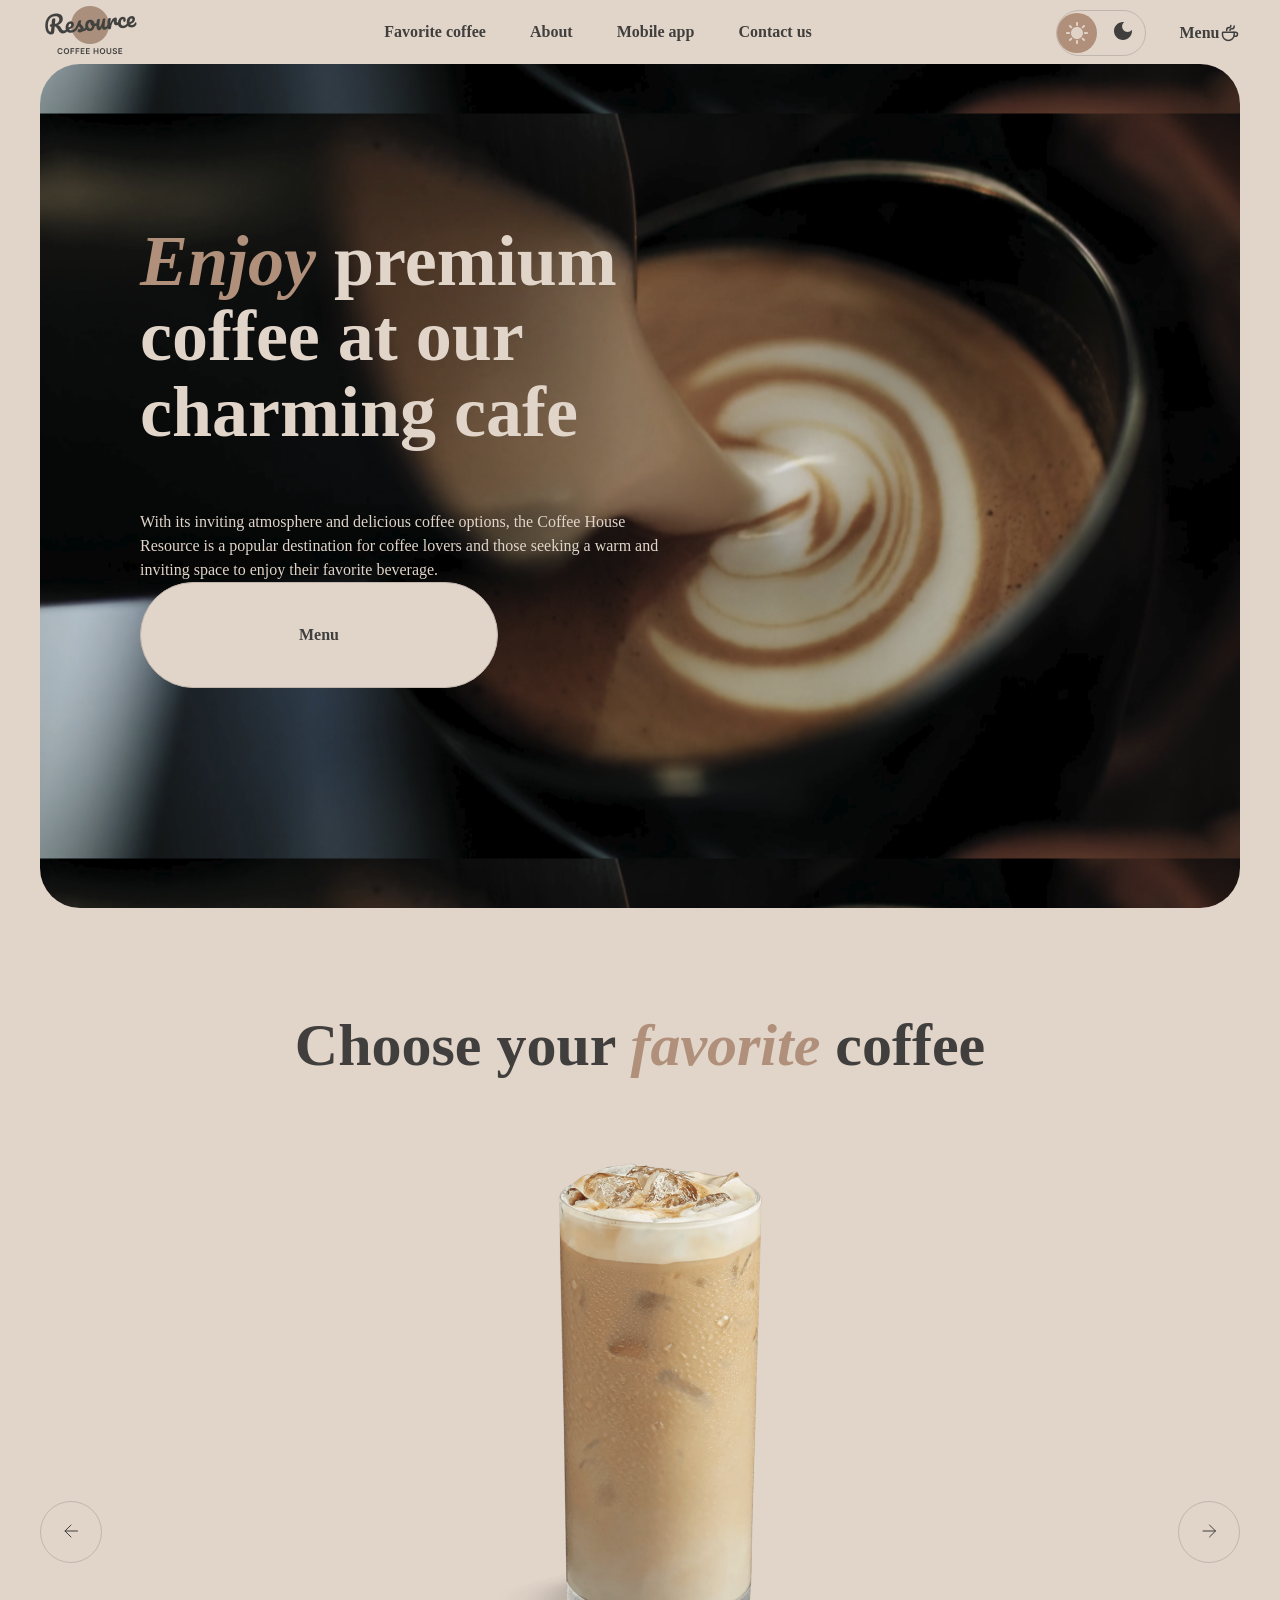
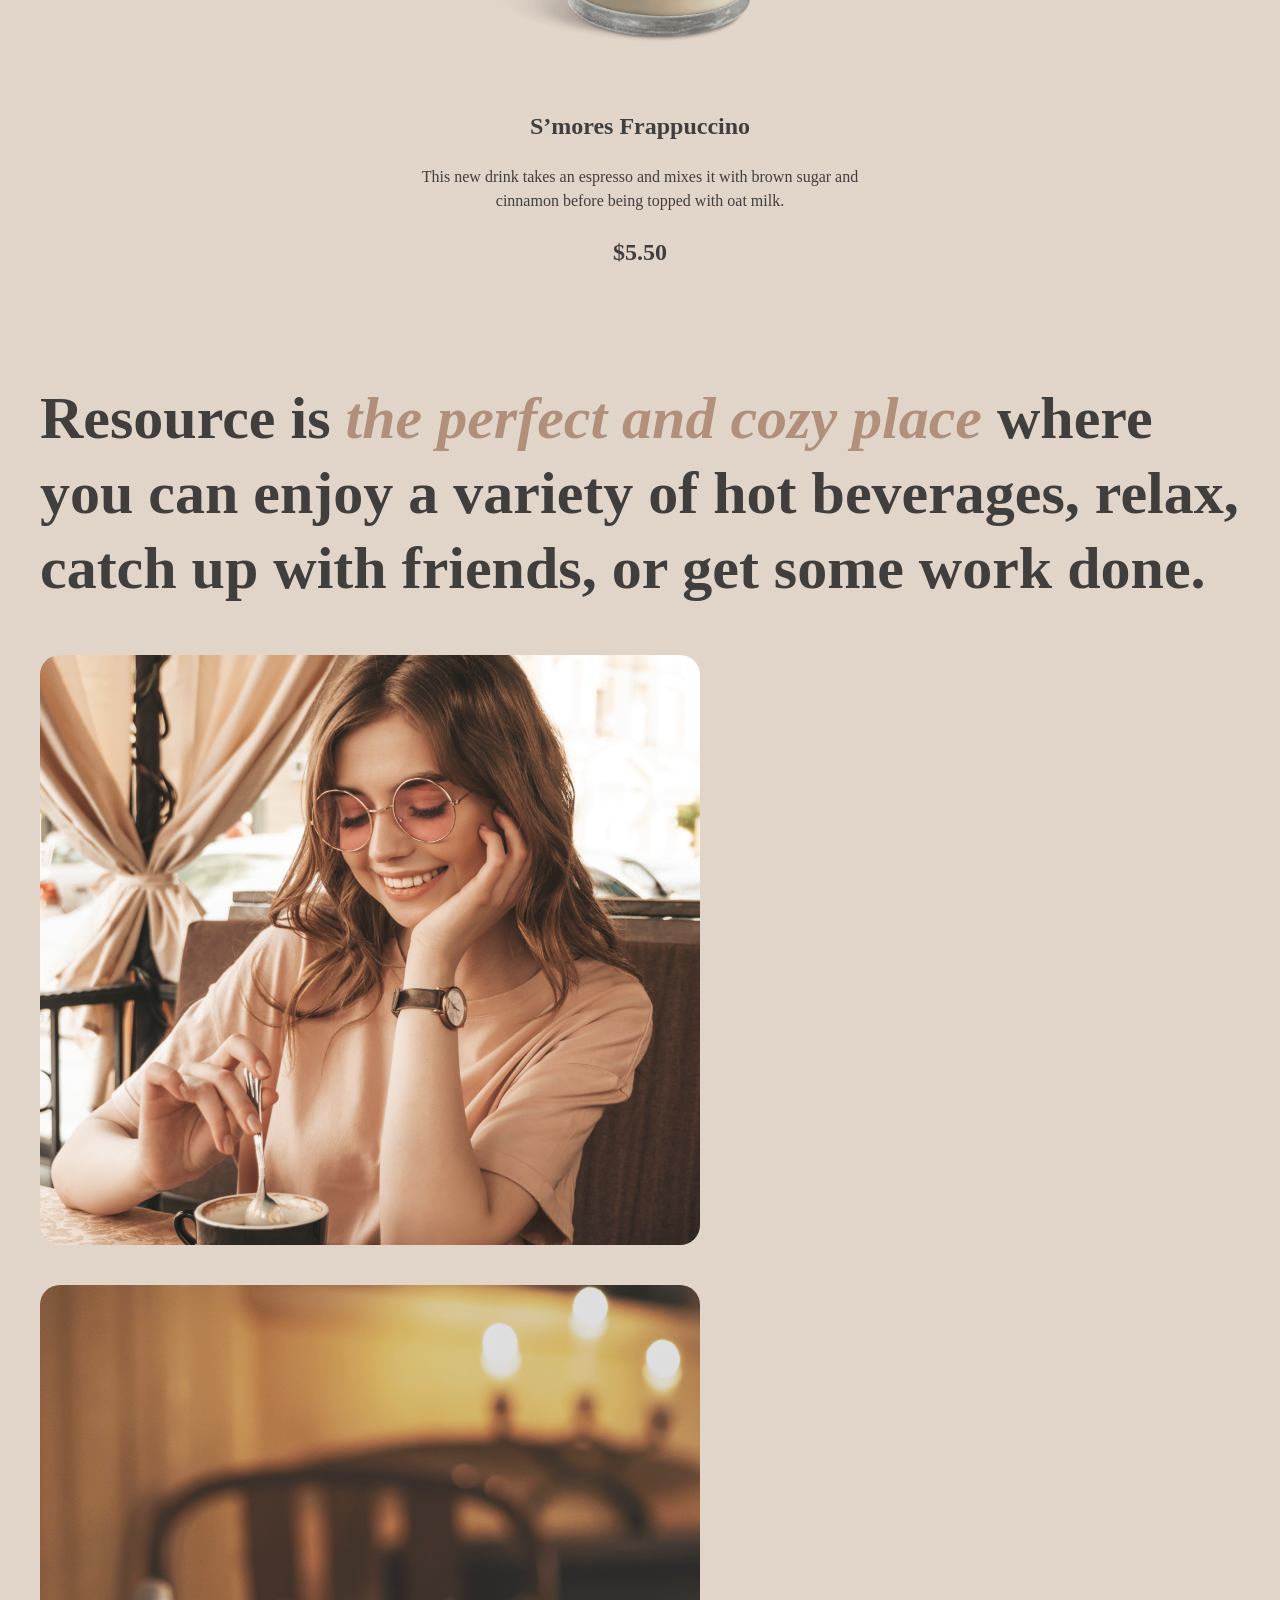
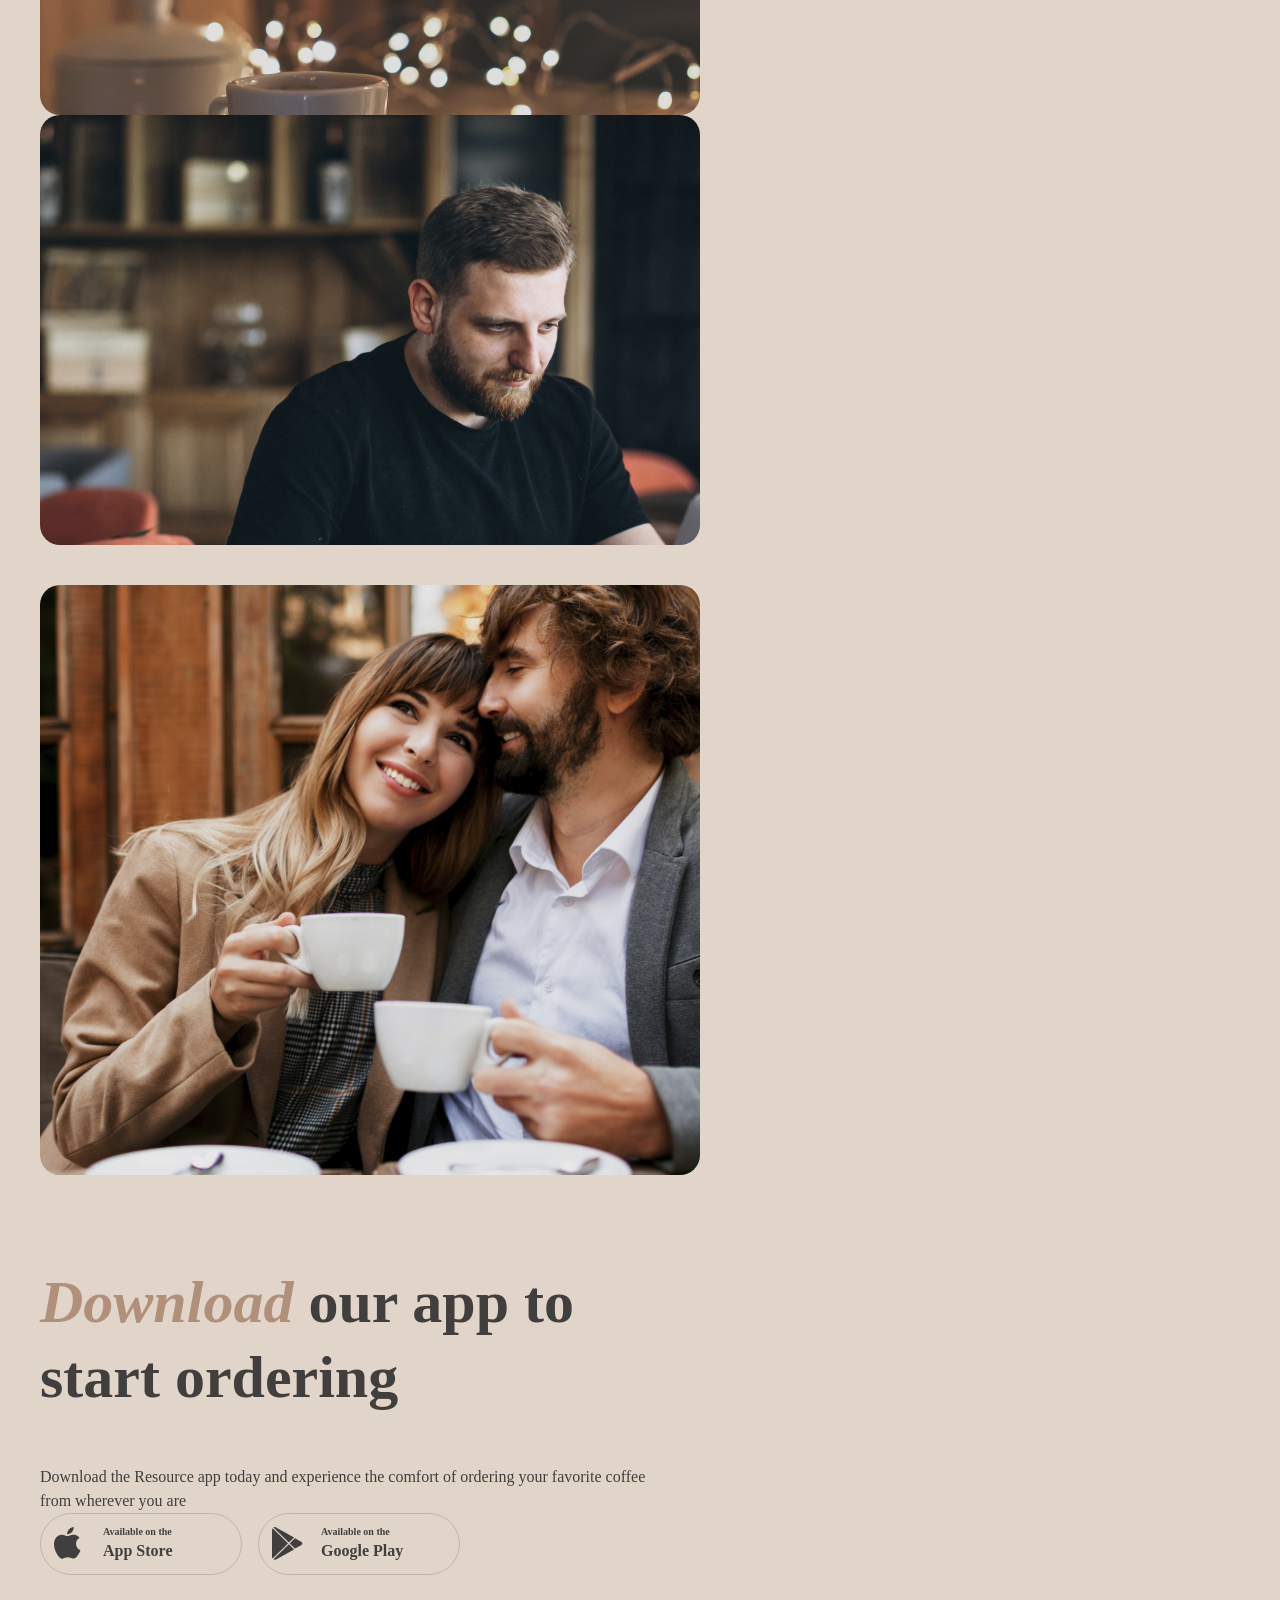
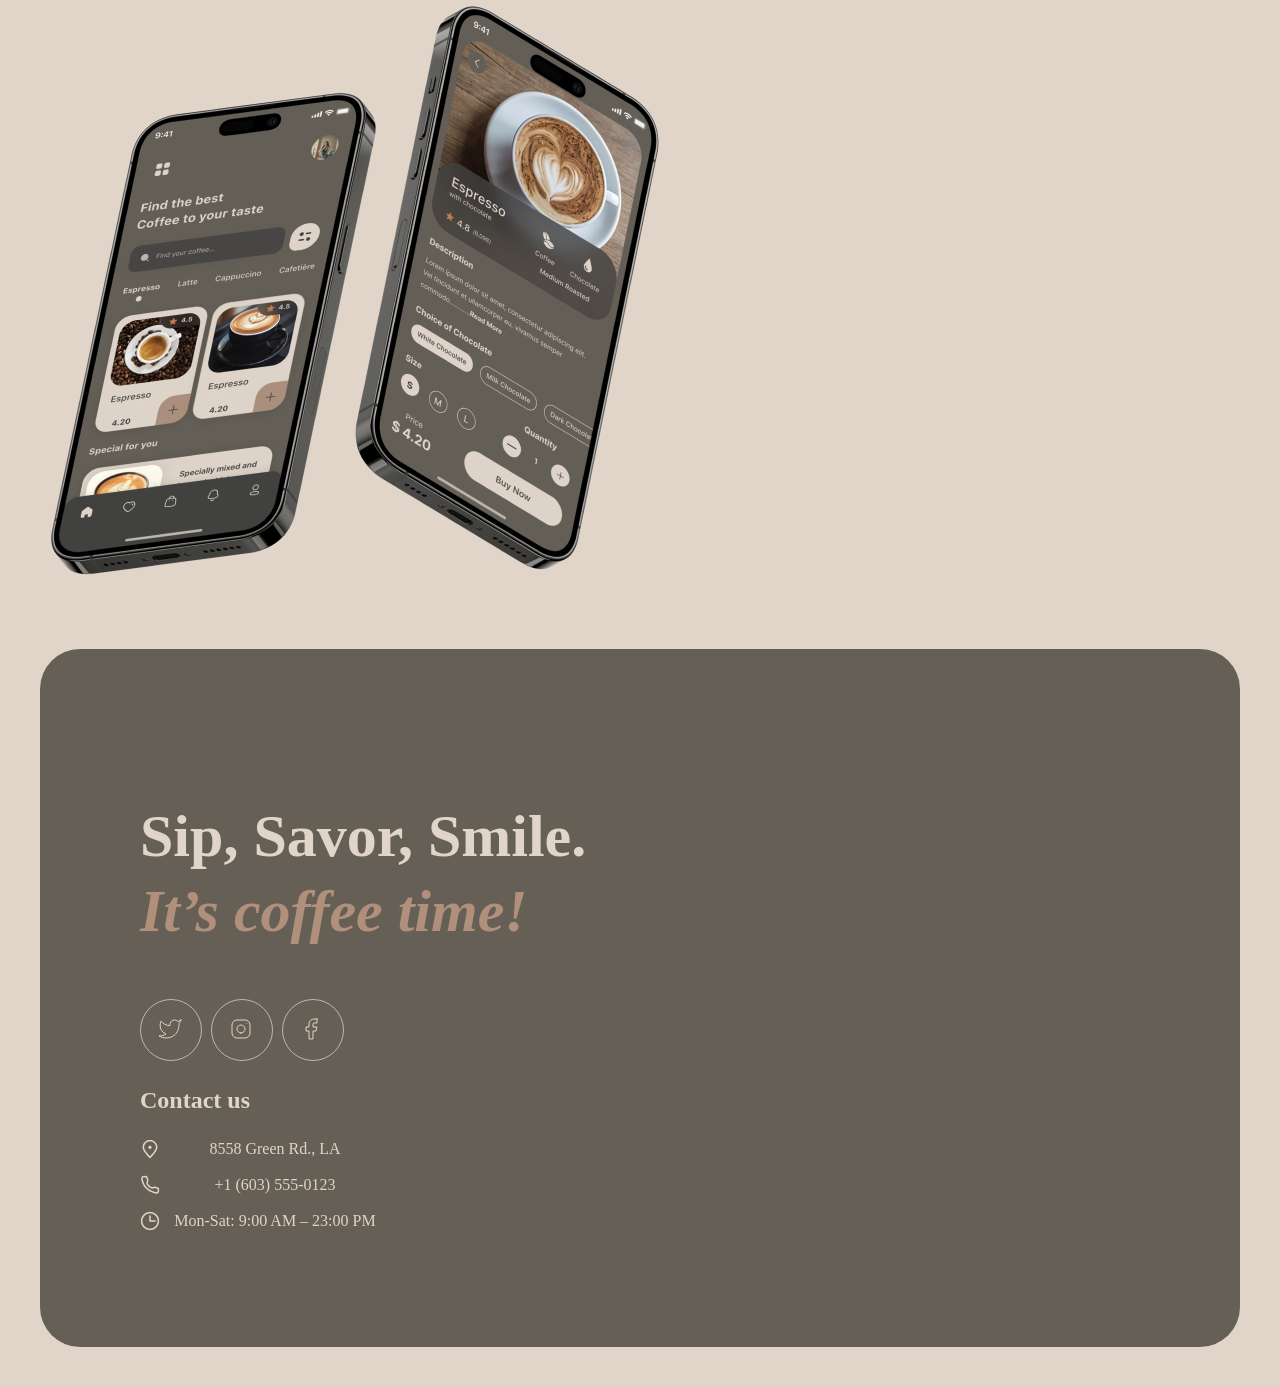
==== index.html @ 7acf2b9c "fix: fix button layout" ====
<!DOCTYPE html>
<html lang="en">
    <head>
        <meta charset="UTF-8">
        <meta name="viewport" content="width=device-width, initial-scale=1.0">
        <title>Coffee-House</title>
        <link rel="shortcut icon" href="images/favicon.ico">
        <link href="styles/common.css" rel="stylesheet">
        <link href="styles/header.css" rel="stylesheet">
        <link href="styles/footer.css" rel="stylesheet">
        <link href="styles/buttons.css" rel="stylesheet">
        <link href="styles/style-light.css" rel="stylesheet">
        <link href="https://fonts.googleapis.com/css2?family=Inter:wght@400;600&amp;display=swap" rel="stylesheet">

        <link href="styles/styles-index.css" rel="stylesheet">

        <link href="styles/slider.css" rel="stylesheet">
        <link href="styles/about.css" rel="stylesheet">
        <link href="styles/mobile.css" rel="stylesheet">
        
    </head>

    <body>
        <header>
            <div class="flexbox">
                <a href="./index.html"><img src="images/logo.png" id="logo" alt="logo"></a>
                <nav class="nav">
                    <ul>
                        <li class="nav-item link underscore"><a href="#favorite"><div class="underscore">Favorite coffee</div></a></li>
                        <li class="nav-item link underscore"><a href="#about">About</a></li>
                        <li class="nav-item link underscore"><a href="#mobile">Mobile app</a></li>
                        <li class="nav-item link underscore"><a href="#contact">Contact us</a></li>
                    </ul>
                </nav> 
                <div class="instruments flexbox">
                    <div class="toggler flexbox">
                        <div id="light" class="toggler-option" onclick="setDark(0)"><img src="images/icons/sun.svg"></div>
                        <div id="dark" class="toggler-option"  onclick="setDark(1)"><img src="images/icons/moon.svg"></div>
                    </div>
                    <a id="header-menu" href="./menu.html" class="link"><div class="menu-item flexbox underscore"><p class="link">Menu</p><img src="images/icons/coffee-cup.svg" alt="icon"></div></a>
                    <div class="roundbutton hidden" onclick="change()">
                        <img src="images/icons/menu-close.svg" id="burger" alt="icon">
                    </div>
                </div>
            </div>
            <section id="offer" class="container">
                <div class="offer">
                    <h1 class="inv"><span class="accent">Enjoy</span> premium coffee at our charming cafe</h1>
                    <p class="medium inv">With its inviting atmosphere and delicious coffee options, the Coffee House Resource is a popular destination for coffee lovers and those seeking a warm and inviting space to enjoy their favorite beverage.</p>
                    <a href="./menu.html">
                        <div class="menubutton flexbox">
                            <p class="link">Menu</p>
                            <div class="show">
                                <img src="images/icons/coffee-cup.svg" alt="icon">
                            </div>
                            
                        </div>
                    </a>
                </div>
            </section>
        </header>

        <main>
            <section id="favorite">
                <h2>Choose your <span class="accent">favorite</span> coffee</h2>
                <div class="slider flexbox">
                    <div class="roundbutton hide">
                        <img src="images/icons/arrow-left.svg" alt="icon">
                    </div>

                    <div class="slide">
                        <img src="images/slider/1.png" alt="slide">
                        <h3>S’mores Frappuccino</h3>
                        <p class="medium">This new drink takes an espresso and mixes it with brown sugar and cinnamon before being topped with oat milk.</p>
                        <h3>$5.50</h3>
                    </div>

                    <div class="roundbutton hide">
                        <img src="images/icons/arrow-right.svg" alt="icon">
                    </div>       
                </div>
                <div>
                    <span class="dot selected"></span>
                    <span class="dot"></span>
                    <span class="dot"></span>
                </div>
            </section>

            <section id="about">
                <h2>Resource is <span class="accent">the perfect and cozy place</span> where you can enjoy a variety of hot beverages, relax, catch up with friends, or get some work done.</h2>
                <div class="colage flexbox">
                    <div>
                        <div class="image margin"><img src="images/about/1.png" alt="about"></div>
                        <div class="image crop"><img src="images/about/2.png" alt="about"></div>
                    </div>
                    <div>
                        <div class="image margin crop"><img src="images/about/3.png" alt="about"></div>
                        <div class="image"><img src="images/about/4.png" alt="about"></div>
                    </div>
                </div>
            </section>
            <section id="mobile" class="flexbox">
                <div class="block">
                    <h2><span class="accent">Download</span> our app to start ordering</h2>
                    <p class="medium">Download the Resource app today and experience the comfort of ordering your favorite coffee from wherever you are</p>
                    <div class="market flexbox">
                        <div class="marketbutton">
                            <div class="button-icon"><img src="images/icons/apple.svg" alt="icon"></div>
                            <div class="button-content">
                                <p class="caption">Available on the</p>
                                <p class="link">App Store</p>
                            </div> 
                        </div>
                        <div class="marketbutton">
                            <div class="button-icon"><img src="images/icons/google.svg" alt="icon"></div>
                            <div class="button-content">
                                <p class="caption">Available on the</p>
                                <p class="link">Google Play</p>
                            </div>
                        </div>
                    </div>
                </div>
                <div class="block">
                    <img src="images/mobile.png" alt="mobile">
                </div>
            </section>
        </main>

        <footer>
            <section id="contact" class="container">
                <div class="footer-block inv">
                    <h2>Sip, Savor, Smile. <br> <span class="accent">It’s coffee time!</span></h2>
                    <div class="socials flexbox">
                        <div class="roundbutton soc"><img src="images/icons/twitter.svg" alt="icon"></div>
                        <div class="roundbutton soc"><img src="images/icons/instagram.svg" alt="icon"></div>
                        <div class="roundbutton soc"><img src="images/icons/facebook.svg" alt="icon"></div>
                    </div>
                </div>
                <div class="footer-block inv">
                    <h3>Contact us</h3>
                    <a href="https://goo.gl/maps/qpjtya1pxzKT96oP6" target="_blank">
                        <div class="contact underscore">
                            <img src="images/icons/pin-alt.png" alt="icon">
                            <p>8558 Green Rd.,  LA</p>
                        </div>
                    </a>
                    <a  href='tel:+16035550123'>
                    <div class="contact underscore">
                        <img src="images/icons/phone.png" alt="icon">
                        <p>+1 (603) 555-0123</p>
                    </div>
                    </a>
                    <div class="contact">
                        <img src="images/icons/clock.png" alt="icon">
                        <p>Mon-Sat: 9:00 AM – 23:00 PM</p>
                    </div>
                </div>
            </section>
        </footer>
        <script src="javascript/main.js"></script>
    </body>
</html>
---- styles/common.css ----
body {
    max-width: 1440px;
    padding: 0 40px;
    margin: 0 auto;
}

section {
  margin-bottom: 40px;
}

h1 {
    font-size: 72px;
    font-weight: 600;
    line-height: 105%
}

h2 {
    font-size:60px;
    font-weight: 600;
    line-height: 125%
}

h3 {
    font-size: 24px;
    font-weight: 600;
    line-height: 125%
}

.accent {
    font-style: italic;
}

.medium {
    font-size: 16px;
    font-weight: 400;
    line-height: 150%;
}
.hidden{
  display: none;
 }
.caption {
    font-size: 10px;
    font-weight: 600;
    line-height: 140%;
}

.link {
    font-size: 16px;
    font-weight: 600;
    line-height: 150%;
    text-align: center;
}

.centered {
  position: absolute; 
   top: 40px; 
   left: 40px; 
   width: 530px;
}

a {
    text-decoration: none;
    transition: all 0.5s;
}

.underscore::after {
    content: "";
    width: 100%;
    height: 2px;
    position: absolute;
    left: 0;
    transform: scaleX(0);
    bottom: -2px;
}

.underscore:hover::after{
    transform: scaleX(1);
    transition: all 0.5s;
}

.flexbox{
    display: flex;
    justify-content: space-between;
    align-items: center;
    flex-wrap: wrap;
}

.hidden {
    display: none;
}

@media screen and (max-width: 768px){
  h1 {
    font-size: 42px;
    line-height: 115%;
  }

  h2 {
    font-size: 32px;
  }

  #offer {
    padding: 60px 30px;
  }

  .burger{
    display:block;
    position: relative;
    width: 44px;
    height: 44px;
    border: 1px solid #665F55;
    border-radius: 50%;
    z-index: 65;
    transition: all 1s linear;
  }

  .nav, #header-menu, .crop, .hide{
    display: none;
  }
  .hidden {
    display:block;
  }

  .menu-cardset{
    justify-content: center;
 }
}
/* ...........380.................. */
@media screen and (max-width: 380px){

  .burger{
    display:block;
    position: relative;
    width: 44px;
    height: 44px;
    border: 1px solid #665F55;
    border-radius: 50%;
    z-index: 65;
    transition: all 1s linear;
  }

  .nav, #header-menu{
    display: none;
  }

  

  

  #offer {
    max-width: 348px;
    max-height: 552px;
    padding: 60px 16px;
    height: 644px;
  }
}
---- styles/header.css ----
ul {
    list-style: none;
    padding-inline-start: 40px;
}

.nav-item {
    margin: 0 40px 0 0;
    display: inline-block;
}

.instruments{
    width: 184px;
    height: 44px;
}

.offer {
    max-width: 530px;
}

#offer {
    padding: 100px;
    max-width: 1360px;
    height: 644px;
    margin-bottom: 100px;
    background: url('../images/img-hero.png'), #E1D4C9;
    background-position: center;
    border-radius: 40px;
}

.toggler {
    width:88px;
    height: 44px;
    border-radius: 100px;
}

.toggler-option{
    width: 36px;
    height: 36px;
    border-radius: 100px;
    padding: 2px;
}

.toggler-option img{
    margin: 7px;
}

.menu-item {
    width: 61px;
    height: 28px;
}
---- styles/footer.css ----
footer .container{
    display: flex;
    justify-content: space-between;
    align-items: center;
    flex-wrap: wrap;
    padding: 100px;
    border-radius: 40px;
}

.footer-block {
    width: 530px;
    
}

.contact{
    margin-bottom: 16px;
    display: flex;
    justify-content: flex-start;
    align-items: center;
    flex-wrap: wrap;
    transition: all 0.5s;
    width: 240px;
    position: relative;
}

.contact img{
    max-width: 20px;
    margin-right: 10px;
}
---- styles/buttons.css ----
.roundbutton{
    width: 60px;
    height: 60px;
    border-radius: 50%;
    cursor: pointer;
    transition: all 0.5s ease-out;
}

.roundbutton img{
    max-width: 24px;
    margin: 17px;
}

.marketbutton{
    width: 200px;
    height: 60px;
    border-radius: 100px;
    cursor: pointer;
    transition: all 0.5s ease-out;

    display: flex;
    justify-content: flex-start;
    align-items: center;
    flex-wrap: wrap;
}

.marketbutton .butten-content{
    text-align: left;
}

.marketbutton img{
    max-width: 36px;
    margin: 10px 15px;
}

.menubutton {
    width: 200px;
    height:  64px;
    padding: 20px 78px 20px 78px;
    border-radius: 100px;
    gap: 8px;
}

.show {
    display: none;
}

.menubutton:hover .show{
    display: block;
}

.marketbutton:hover img, .roundbutton:hover img{
    filter:brightness(0) saturate(100%) invert(94%) sepia(11%) saturate(443%) hue-rotate(325deg) brightness(93%) contrast(88%);
}


body:not(.dark) .soc.roundbutton:hover img{
    filter: brightness(0) saturate(100%) invert(24%) sepia(9%) saturate(133%) hue-rotate(2deg) brightness(96%) contrast(96%);
}


.dark .marketbutton img,.dark .roundbutton img, .dark .menu-item img, .dark .menubutton:hover img{
    filter:brightness(0) saturate(100%) invert(94%) sepia(11%) saturate(443%) hue-rotate(325deg) brightness(93%) contrast(88%);
}

.p {
    margin:0;
}
---- styles/style-light.css ----
body {
  --page-color: #E1D4C9;
  --container-color: #665F55;
  --accent-color: #B0907A;
  --overlay-color: #403F3D;
  --border-color: #C1B6AD;
  --border-inv--color: #665F55;
  --primary-color: #403F3D;
  --inv-color: #E1D4C9;
}


.dark {
  --page-color: #292826;
  --container-color: #403F3D;
  --accent-color: #B0907A;
  --overlay-color: #292826;
  --border-color: #665F55;
  --border-inv--color: #C1B6AD;
  --primary-color: #E1D4C9;
  --inv-color: #E1D4C9;
}


body {
  background-color: var(--page-color);
  color: var(--primary-color);
    
}

.roundbutton{
  color: var(--primary-color);
  border: 1px solid var(--border-color);
}

.roundbutton:hover{
  color: var(--inv-color);
  background-color: var(--container-color);
}

.marketbutton{
  color: var(--primary-color);
  border: 1px solid var(--border-color);
}

.menubutton{
  color: var(--primary-color);
  border: 1px solid var(--border-color);
  background-color: var(--page-color);
}

.marketbutton:hover{
  color: var(--inv-color);
  background-color: var(--container-color);
}

.underscore::after{
  color: var(--primary-color);
  background-color: var(--primary-color);
}

.inv .underscore::after{
  color: var(--inv-color);
  background-color: var(--inv-color);
}

footer .container {
  background-color: var(--container-color);
}

.inv{
  color: var(--inv-color);
}

.accent{
  color: var(--accent-color);
}

a {
  color: inherit;
}


h2, h3 {
  color: inherit;
}

.toggler {
  border: 1px solid var(--border-color);
}

.toggler:hover .toggler-option:not(.toggler-selected){
  background-color: var(--container-color);
}

.toggler:hover .toggler-option:not(.toggler-selected) img{
  filter:brightness(0) saturate(100%) invert(94%) sepia(11%) saturate(443%) hue-rotate(325deg) brightness(93%) contrast(88%);
}

.toggler-selected {
  background-color: var(--accent-color);
}

.toggler-selected img{
  filter:brightness(0) saturate(100%) invert(94%) sepia(11%) saturate(443%) hue-rotate(325deg) brightness(93%) contrast(88%);
}

.choice{
  border: 1px solid var(--border-color);
  color: var(--primary-color);
  background-color: var(--page-color);
}
.choice-icon{
  background-color: var(--border-color);
}

.choice:hover, .selected.choice{
  color: var(--inv-color);
  background-color: var(--container-color);
}

.choice:hover .choice-icon,.selected  .choice-icon{
  background-color: var(--page-color);
}

.preview {
  border: 1px solid var(--border-color);
}

.soc.roundbutton:hover {
    background-color: var(--page-color)
}
---- styles/styles-index.css ----
.socials {
    width: 204px;
}
---- styles/slider.css ----
.slider{
    display: flex;
    justify-content: space-between;
    align-items: center;
    flex-wrap: wrap;
    position: relative;
}
.slide {
    max-width: 480px;
    margin-bottom: 40px; 
}
#favorite {
    text-align: center;
}
.slide img {
    margin-bottom: 20px;
}

.dot {
    width: 40px;
    height: 4px;
    border-radius: 100px;
    background-color: #C1B6AD;
}

.selected {
    background-color: #665F55;
}
---- styles/about.css ----
.colage .margin{
    margin-bottom: 40px;
}

.colage .image{
    border-radius: 20px;
    max-width: 660px;
    max-height: 590px;
    overflow: hidden;
}
.colage img{
    width: 100%;
    height: auto;
    transform: scale(1.1);
}
.colage .image.crop{
    max-height: 430px;
}

.colage .image:hover img{
    transform: scale(1);
    transition: all 0.5s;
}
---- styles/mobile.css ----
.market{
    width: 420px;
}

.button-icon {
    width: 36px;
    height: 36px;
    padding: 13px;
}

.button-icon img{
    margin: 0;
}

.button-content {
    height: 40px;
}

#mobile .block{
    max-width: 630px;
}

p {
    margin:auto;
}
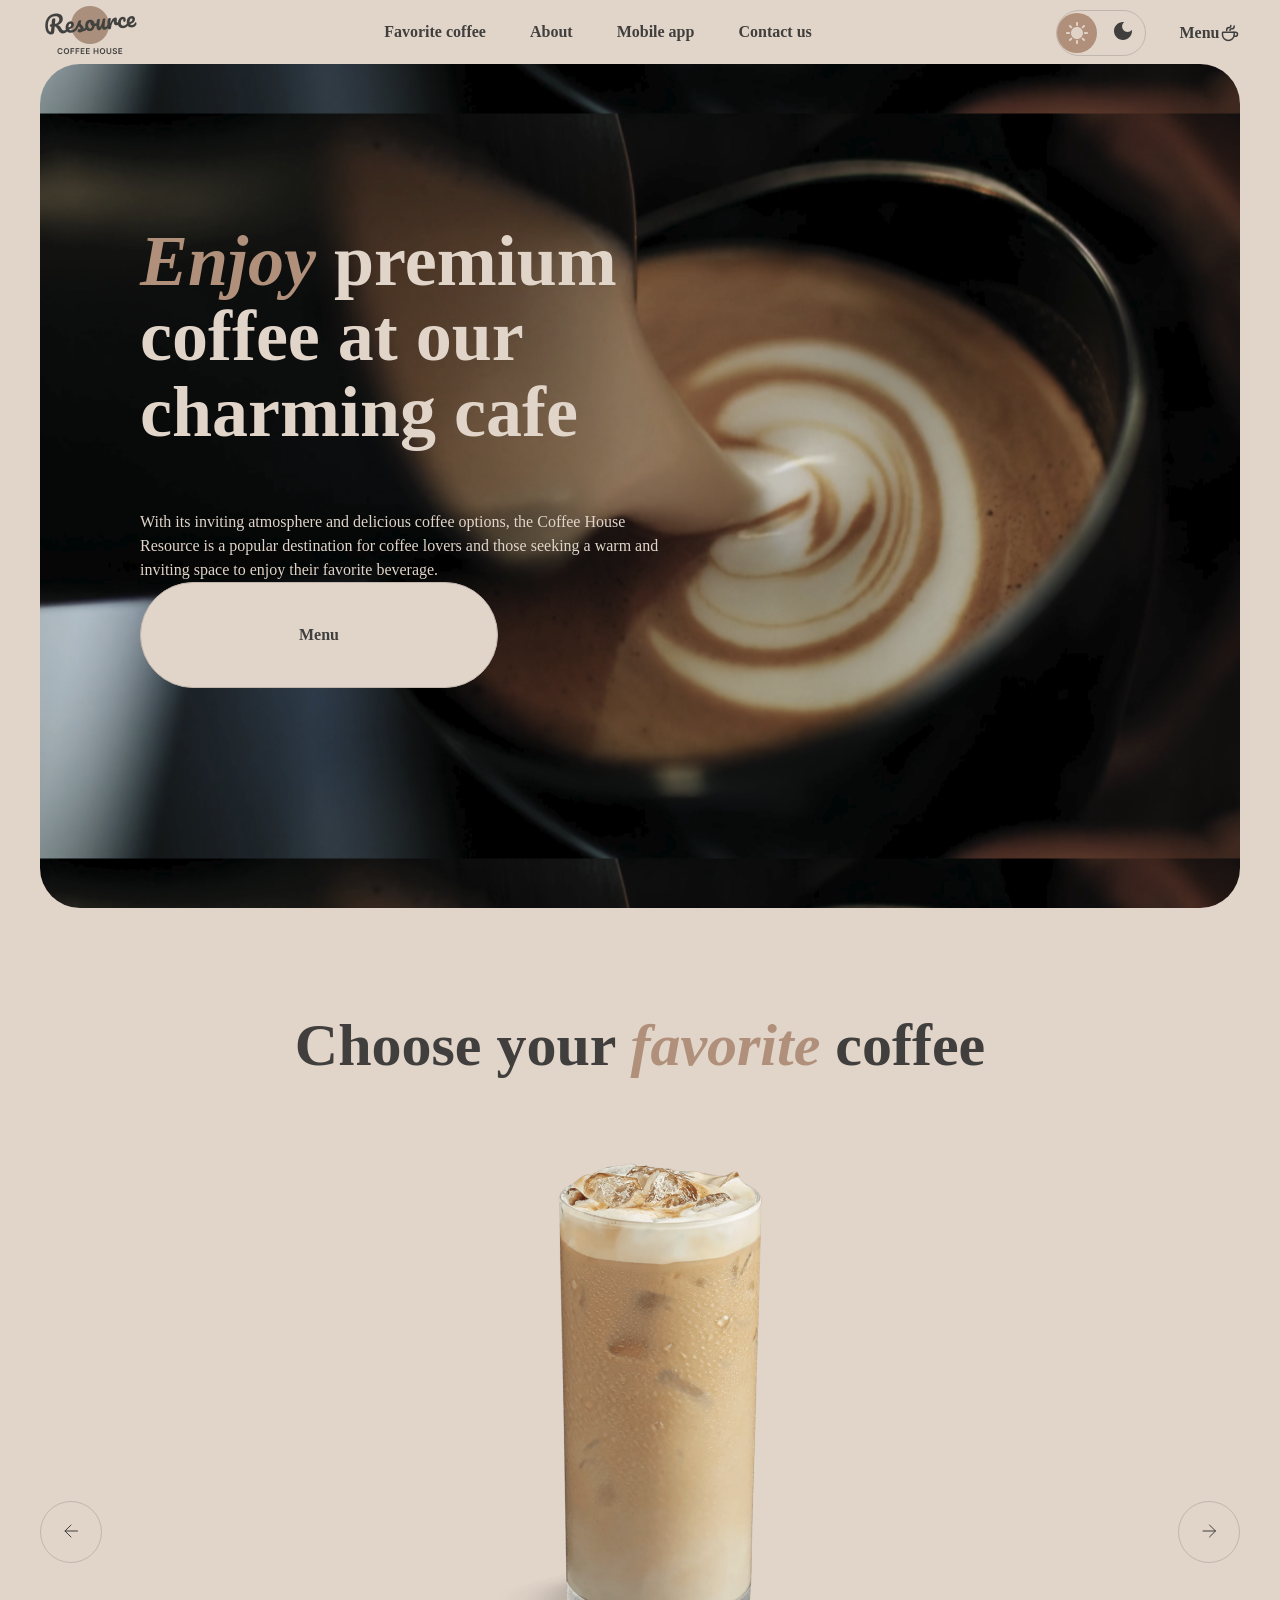
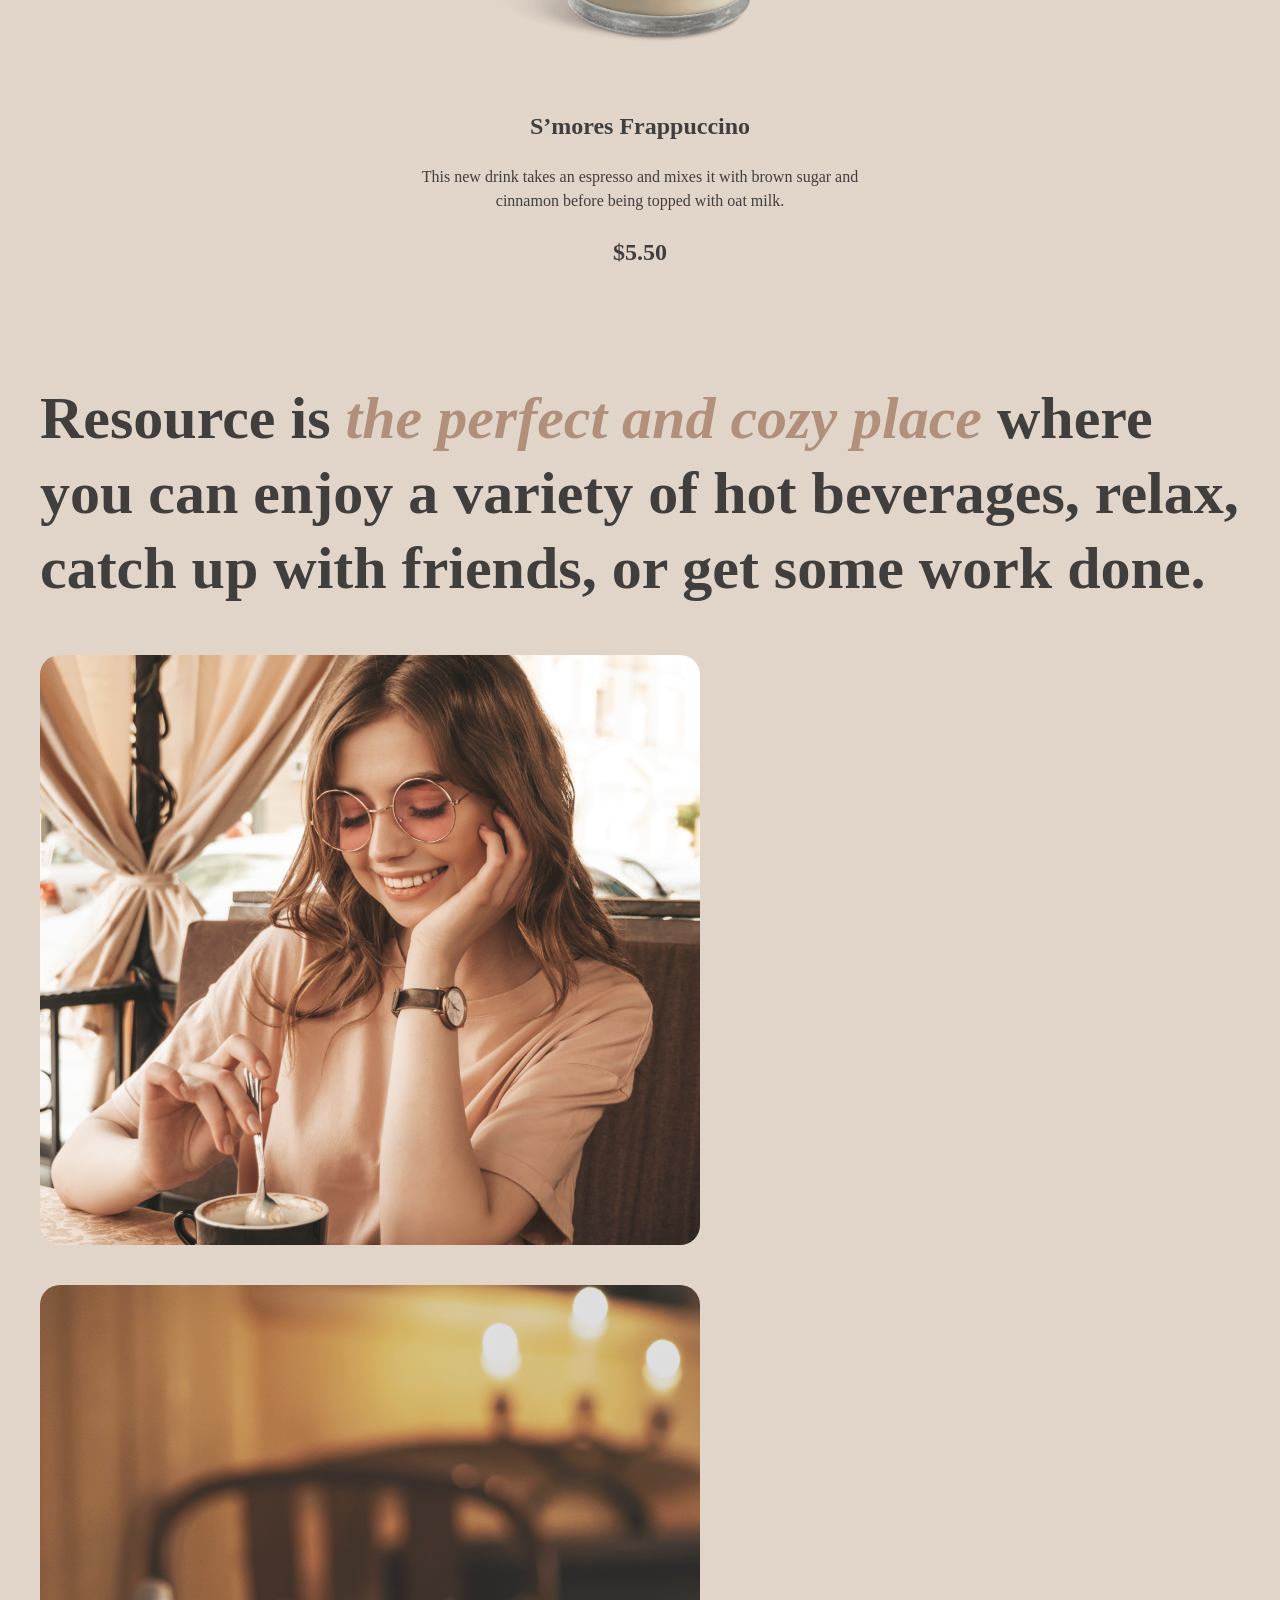
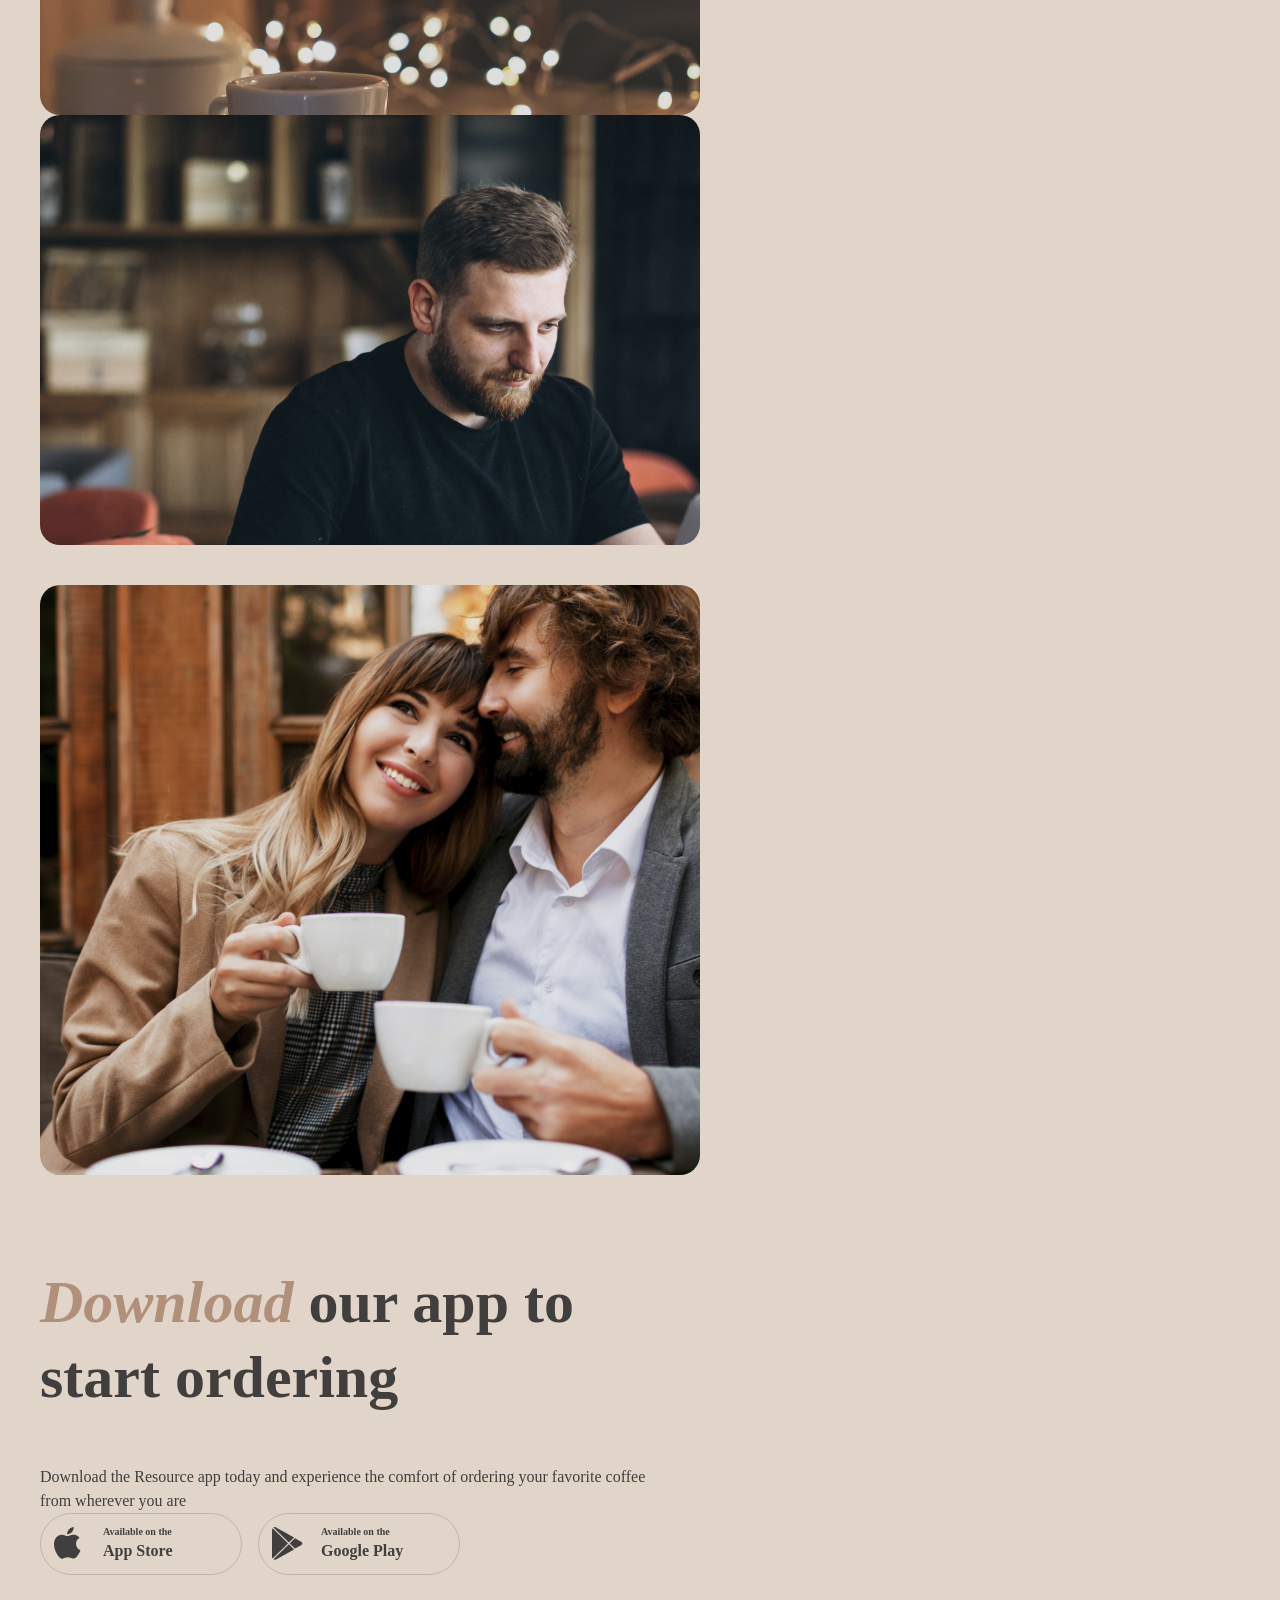
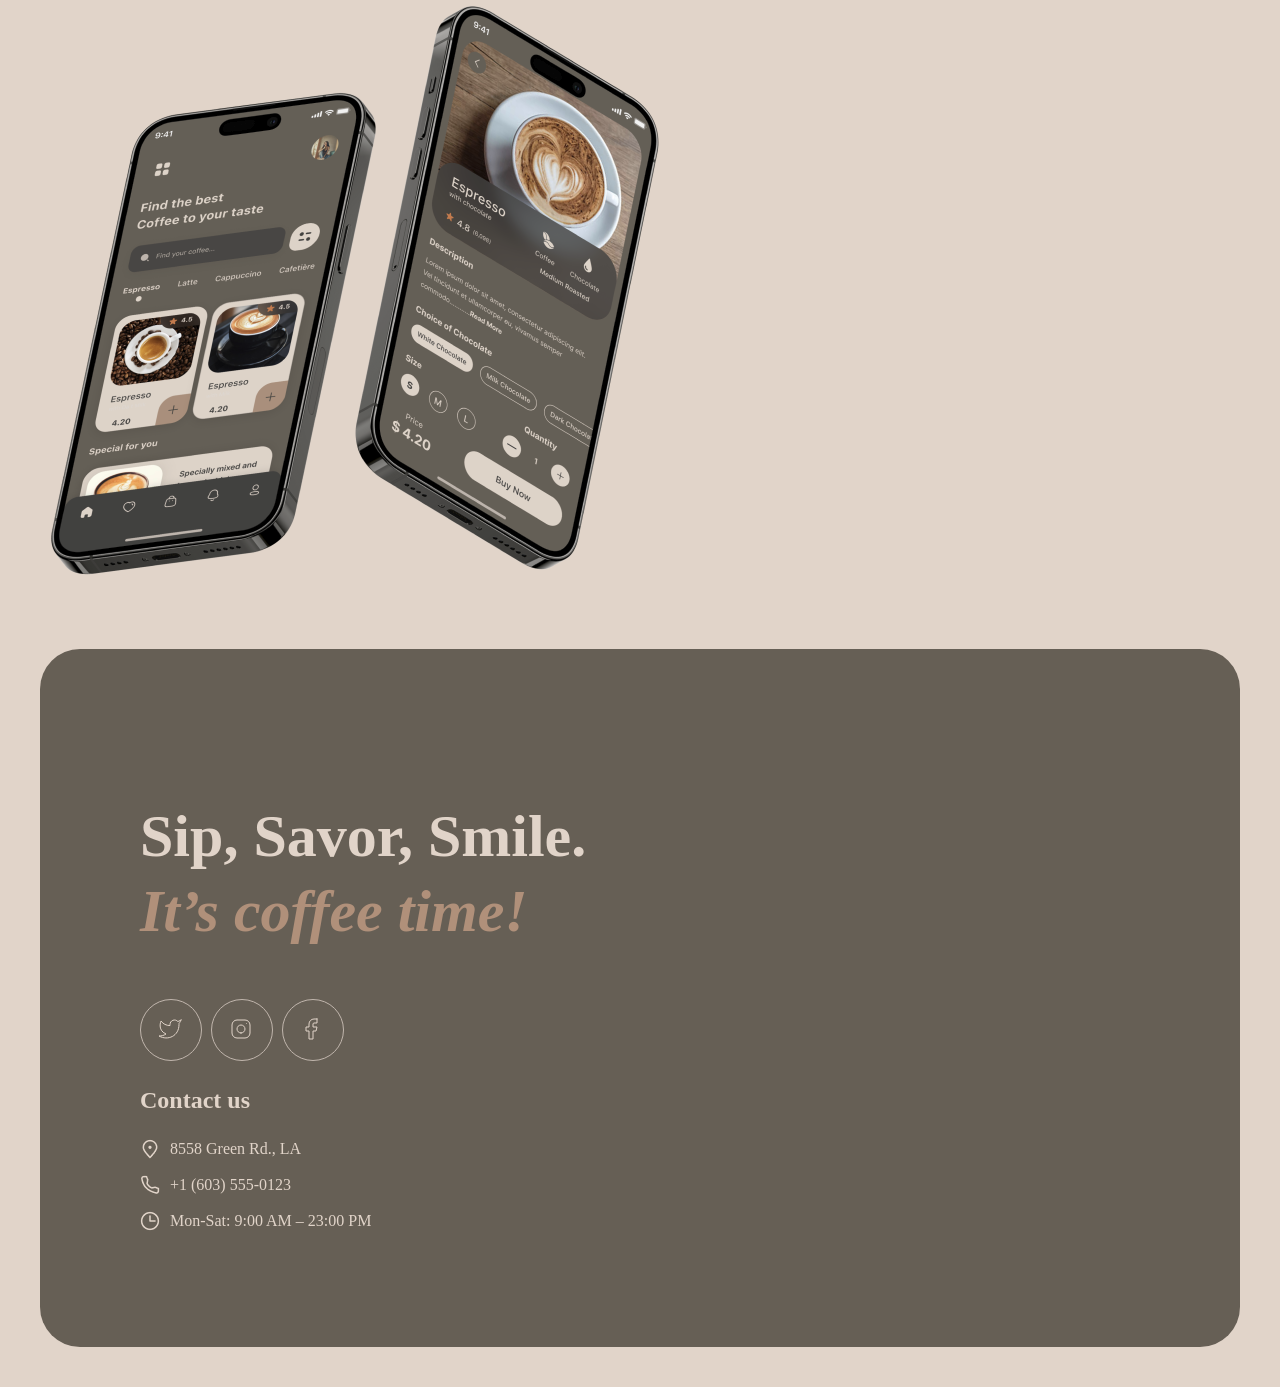
==== commit 2f3a7201: "fix: fix styles" ====
--- a/index.html
+++ b/index.html
@@ -25,11 +25,11 @@
             <div class="flexbox">
                 <a href="./index.html"><img src="images/logo.png" id="logo" alt="logo"></a>
                 <nav class="nav">
-                    <ul>
-                        <li class="nav-item link underscore"><a href="#favorite"><div class="underscore">Favorite coffee</div></a></li>
-                        <li class="nav-item link underscore"><a href="#about">About</a></li>
-                        <li class="nav-item link underscore"><a href="#mobile">Mobile app</a></li>
-                        <li class="nav-item link underscore"><a href="#contact">Contact us</a></li>
+                    <ul class="">
+                        <li class="nav-item link"><a href="#favorite">Favorite coffee</a></li>
+                        <li class="nav-item link"><a href="#about">About</a></li>
+                        <li class="nav-item link"><a href="#mobile">Mobile app</a></li>
+                        <li class="nav-item link"><a href="#contact">Contact us</a></li>
                     </ul>
                 </nav> 
                 <div class="instruments flexbox">
@@ -37,8 +37,8 @@
                         <div id="light" class="toggler-option" onclick="setDark(0)"><img src="images/icons/sun.svg"></div>
                         <div id="dark" class="toggler-option"  onclick="setDark(1)"><img src="images/icons/moon.svg"></div>
                     </div>
-                    <a id="header-menu" href="./menu.html" class="link"><div class="menu-item flexbox underscore"><p class="link">Menu</p><img src="images/icons/coffee-cup.svg" alt="icon"></div></a>
-                    <div class="roundbutton hidden" onclick="change()">
+                    <a id="header-menu" href="./menu.html" class="link hide"><div class="menu-item flexbox"><p class="link">Menu</p><img src="images/icons/coffee-cup.svg" alt="icon"></div></a>
+                    <div class="burger roundbutton hidden" onclick="change()">
                         <img src="images/icons/menu-close.svg" id="burger" alt="icon">
                     </div>
                 </div>
@@ -127,7 +127,7 @@
         </main>
 
         <footer>
-            <section id="contact" class="container">
+            <section id="contact" class="flexbox">
                 <div class="footer-block inv">
                     <h2>Sip, Savor, Smile. <br> <span class="accent">It’s coffee time!</span></h2>
                     <div class="socials flexbox">
@@ -136,21 +136,21 @@
                         <div class="roundbutton soc"><img src="images/icons/facebook.svg" alt="icon"></div>
                     </div>
                 </div>
-                <div class="footer-block inv">
+                <div class="footer-block inv flexbox">
                     <h3>Contact us</h3>
-                    <a href="https://goo.gl/maps/qpjtya1pxzKT96oP6" target="_blank">
-                        <div class="contact underscore">
+                    <a id="address" href="https://goo.gl/maps/qpjtya1pxzKT96oP6" target="_blank">
+                        <div class="contact flexbox">
                             <img src="images/icons/pin-alt.png" alt="icon">
                             <p>8558 Green Rd.,  LA</p>
                         </div>
                     </a>
-                    <a  href='tel:+16035550123'>
-                    <div class="contact underscore">
+                    <a id="phone" href='tel:+16035550123'>
+                    <div class="contact flexbox">
                         <img src="images/icons/phone.png" alt="icon">
                         <p>+1 (603) 555-0123</p>
                     </div>
                     </a>
-                    <div class="contact">
+                    <div class="contact flexbox">
                         <img src="images/icons/clock.png" alt="icon">
                         <p>Mon-Sat: 9:00 AM – 23:00 PM</p>
                     </div>
--- a/styles/common.css
+++ b/styles/common.css
@@ -38,6 +38,7 @@
 .hidden{
   display: none;
  }
+ 
 .caption {
     font-size: 10px;
     font-weight: 600;
@@ -60,21 +61,6 @@
 
 a {
     text-decoration: none;
-    transition: all 0.5s;
-}
-
-.underscore::after {
-    content: "";
-    width: 100%;
-    height: 2px;
-    position: absolute;
-    left: 0;
-    transform: scaleX(0);
-    bottom: -2px;
-}
-
-.underscore:hover::after{
-    transform: scaleX(1);
     transition: all 0.5s;
 }
 
@@ -114,38 +100,15 @@
     transition: all 1s linear;
   }
 
-  .nav, #header-menu, .crop, .hide{
+  .nav, .crop, .hide, #header-menu{
     display: none;
   }
   .hidden {
     display:block;
   }
-
-  .menu-cardset{
-    justify-content: center;
- }
 }
 /* ...........380.................. */
 @media screen and (max-width: 380px){
-
-  .burger{
-    display:block;
-    position: relative;
-    width: 44px;
-    height: 44px;
-    border: 1px solid #665F55;
-    border-radius: 50%;
-    z-index: 65;
-    transition: all 1s linear;
-  }
-
-  .nav, #header-menu{
-    display: none;
-  }
-
-  
-
-  
 
   #offer {
     max-width: 348px;
--- a/styles/header.css
+++ b/styles/header.css
@@ -6,7 +6,45 @@
 .nav-item {
     margin: 0 40px 0 0;
     display: inline-block;
+    transition: all 0.5s;
+    position: relative;
 }
+
+.nav-item::after {
+    content: "";
+    width: 100%;
+    height: 2px;
+    position: absolute;
+    left: 0;
+    bottom: -2px;
+    transform: scaleX(0);
+}
+
+.nav-item:hover::after{
+    transform: scaleX(1);
+    transition: all 0.5s;
+}
+
+#header-menu {
+    transition: all 0.5s;
+    position: relative;
+}
+
+#header-menu::after {
+    content: "";
+    width: 100%;
+    height: 2px;
+    position: absolute;
+    left: 0;
+    bottom: -2px;
+    transform: scaleX(0);
+}
+
+#header-menu:hover::after{
+    transform: scaleX(1);
+    transition: all 0.5s;
+}
+
 
 .instruments{
     width: 184px;
@@ -47,4 +85,16 @@
 .menu-item {
     width: 61px;
     height: 28px;
+}
+
+.roundbutton.burger {
+    height:44px;
+    width: 44px;
+}
+
+.roundbutton.burger img{
+    height: 11px;
+    width: 11px;
+    padding: 16px;
+    margin: 0px;
 }
--- a/styles/footer.css
+++ b/styles/footer.css
@@ -1,29 +1,57 @@
-footer .container{
-    display: flex;
-    justify-content: space-between;
-    align-items: center;
-    flex-wrap: wrap;
+#contact{
     padding: 100px;
     border-radius: 40px;
 }
 
 .footer-block {
     width: 530px;
-    
 }
 
 .contact{
     margin-bottom: 16px;
-    display: flex;
-    justify-content: flex-start;
-    align-items: center;
-    flex-wrap: wrap;
+    transition: all 0.5s;
     transition: all 0.5s;
     width: 240px;
     position: relative;
+
+    justify-content: flex-start;
 }
 
 .contact img{
     max-width: 20px;
     margin-right: 10px;
+}
+.contact p{
+    margin: 0;
+}
+
+#address {
+    width: 170px;
+    display: inline-block;
+    transition: all 0.5s;
+    position: relative;
+    margin-right: 100%;
+}
+
+#phone {
+    width: 160px;
+    display: inline-block;
+    transition: all 0.5s;
+    position: relative;
+    margin-right: 100%;
+}
+
+#address::after, #phone::after {
+    content: "";
+    width: 100%;
+    height: 2px;
+    position: absolute;
+    left: 0;
+    bottom: 13px;
+    transform: scaleX(0);
+}
+
+#address:hover::after, #phone:hover::after{
+    transform: scaleX(1);
+    transition: all 0.5s;
 }
--- a/styles/style-light.css
+++ b/styles/style-light.css
@@ -21,6 +21,9 @@
   --inv-color: #E1D4C9;
 }
 
+.nav-item::after, #header-menu::after{
+  background-color: var(--primary-color);
+}
 
 body {
   background-color: var(--page-color);
@@ -64,8 +67,12 @@
   background-color: var(--inv-color);
 }
 
-footer .container {
+#contact {
   background-color: var(--container-color);
+}
+
+#address::after, #phone::after{
+  background-color: var(--primary-color);
 }
 
 .inv{
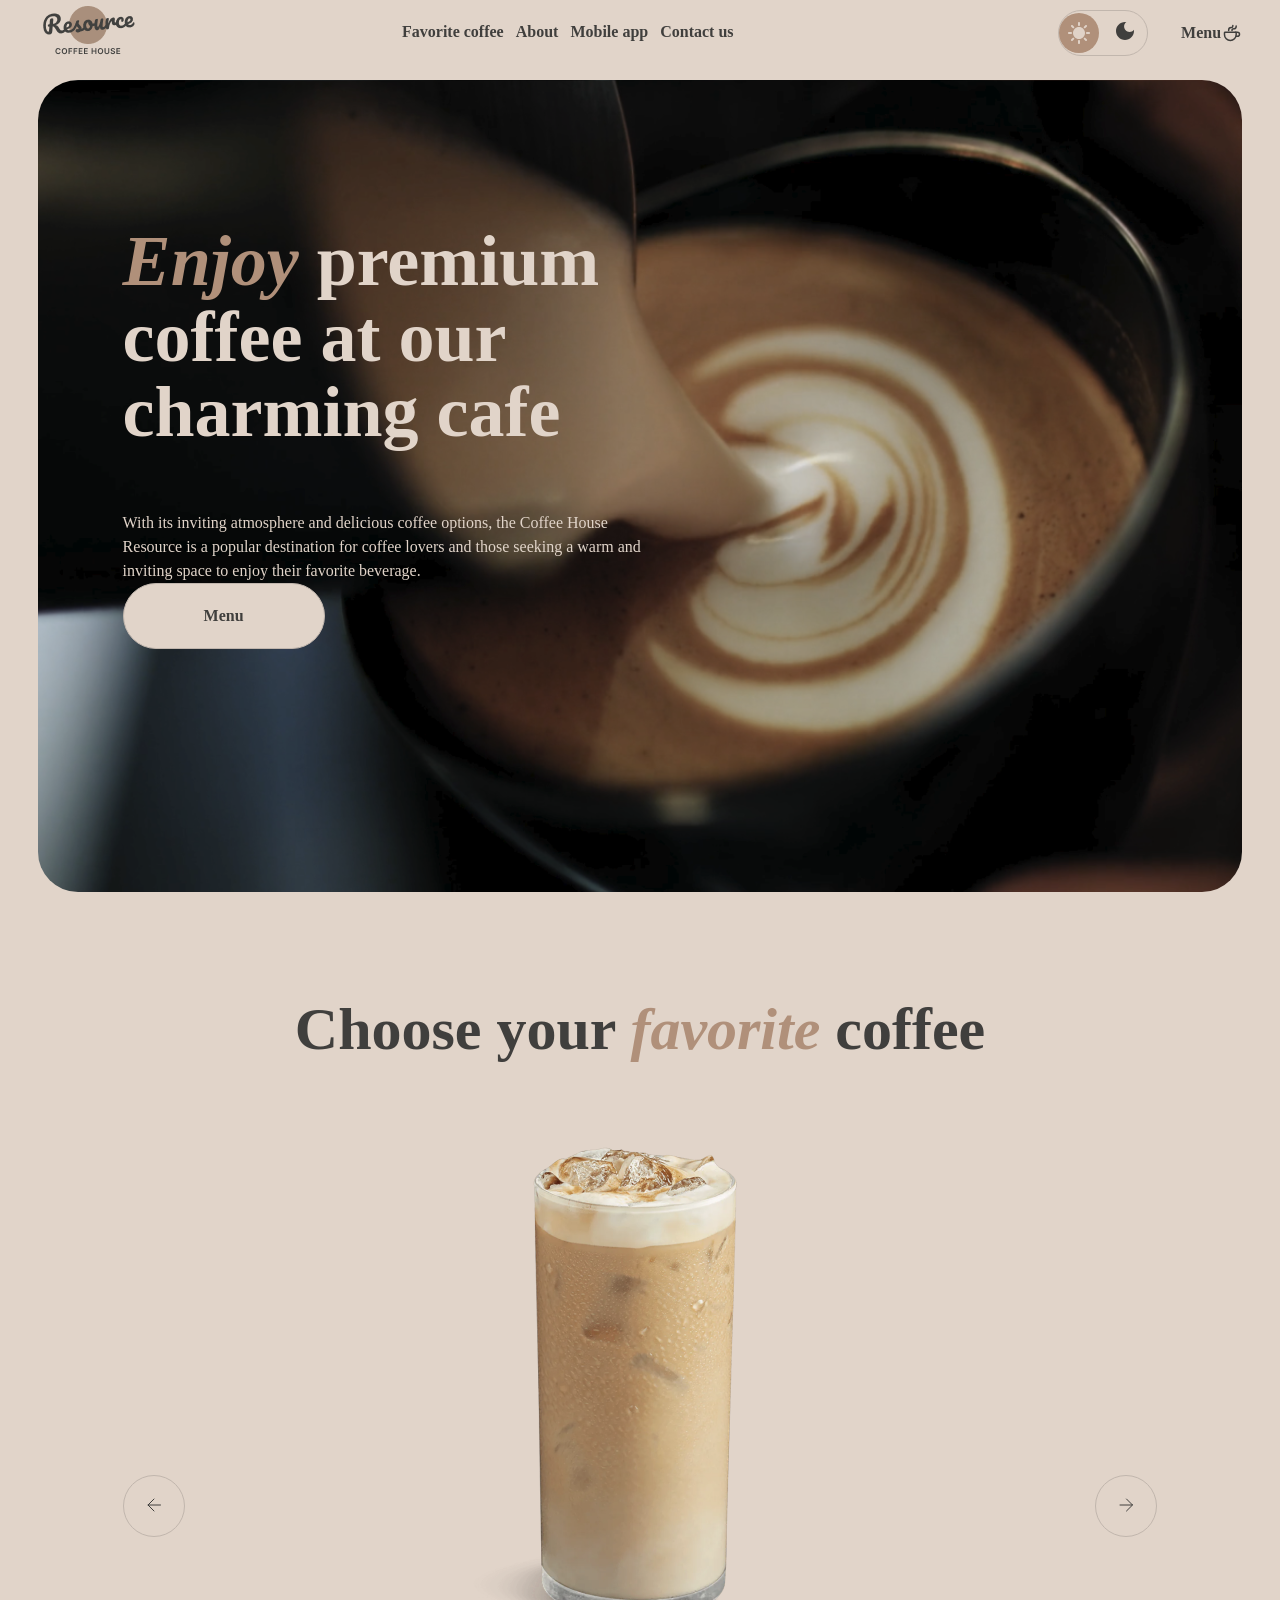
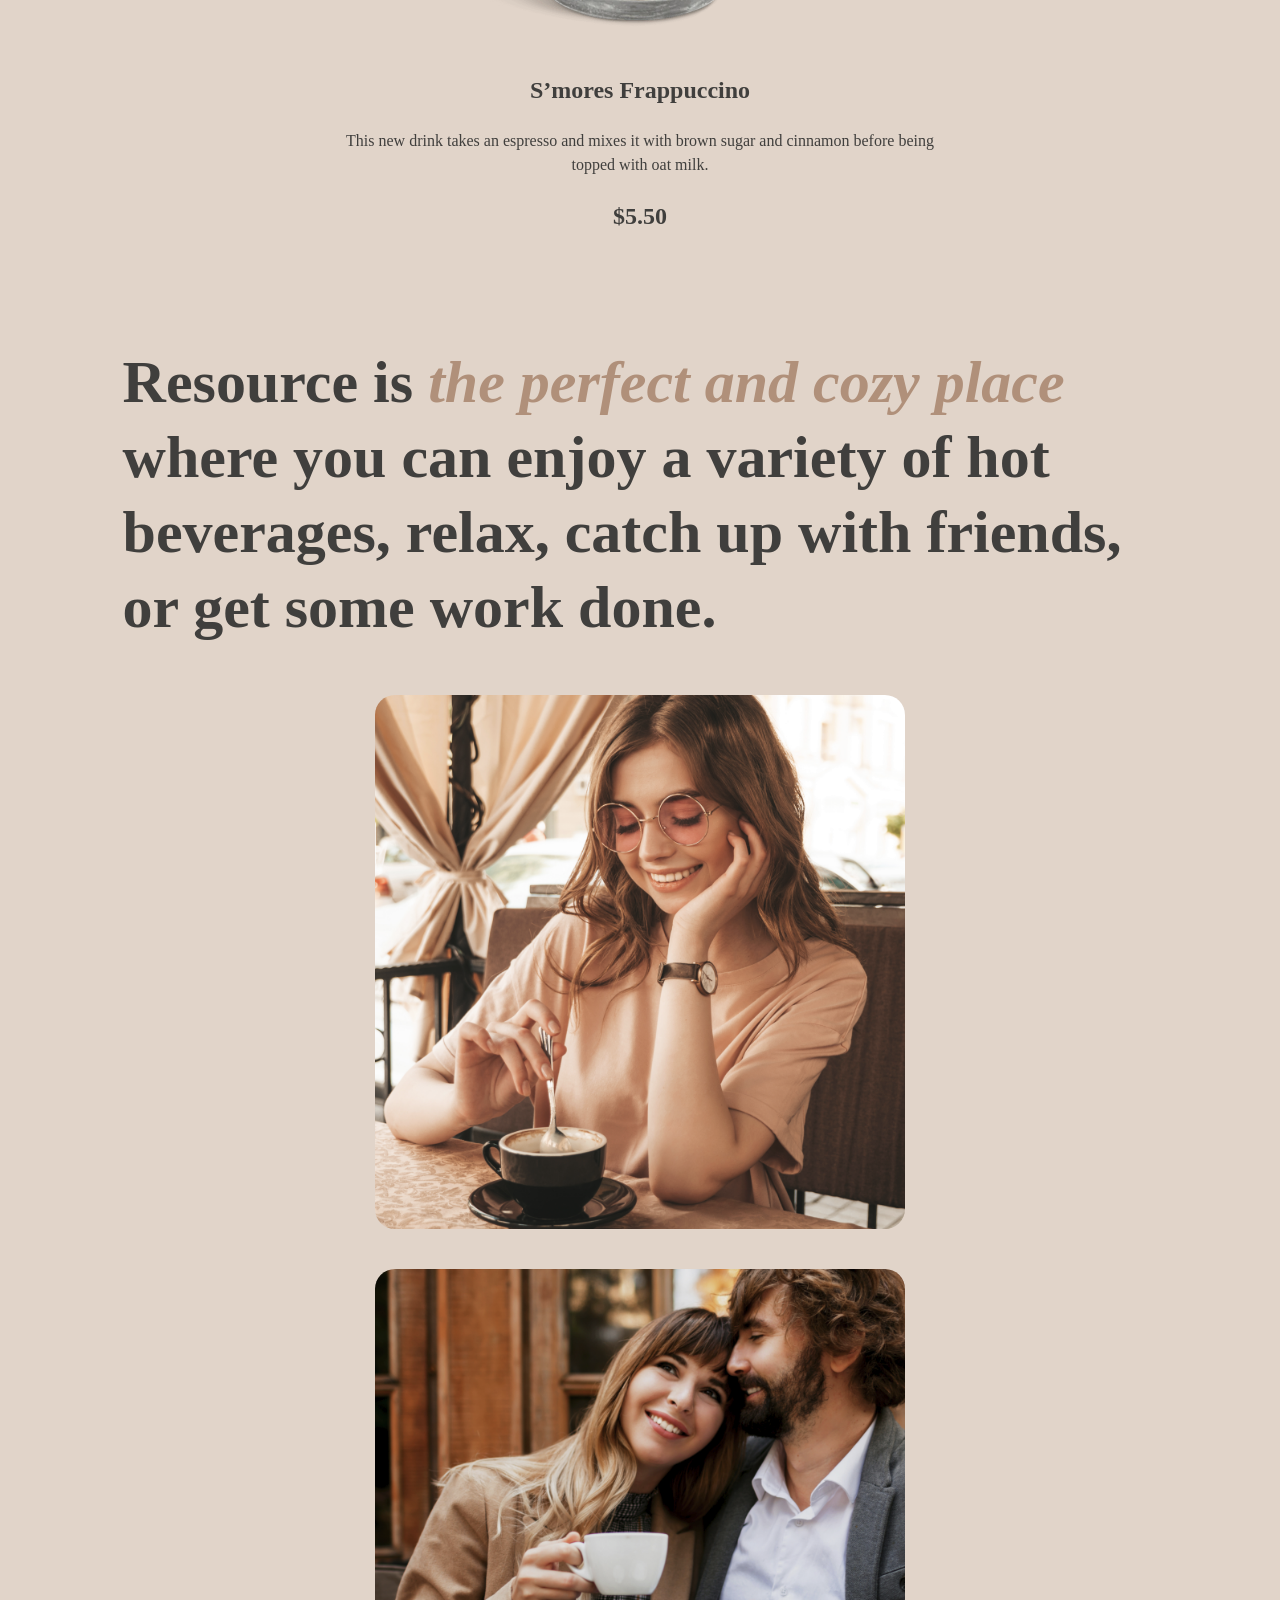
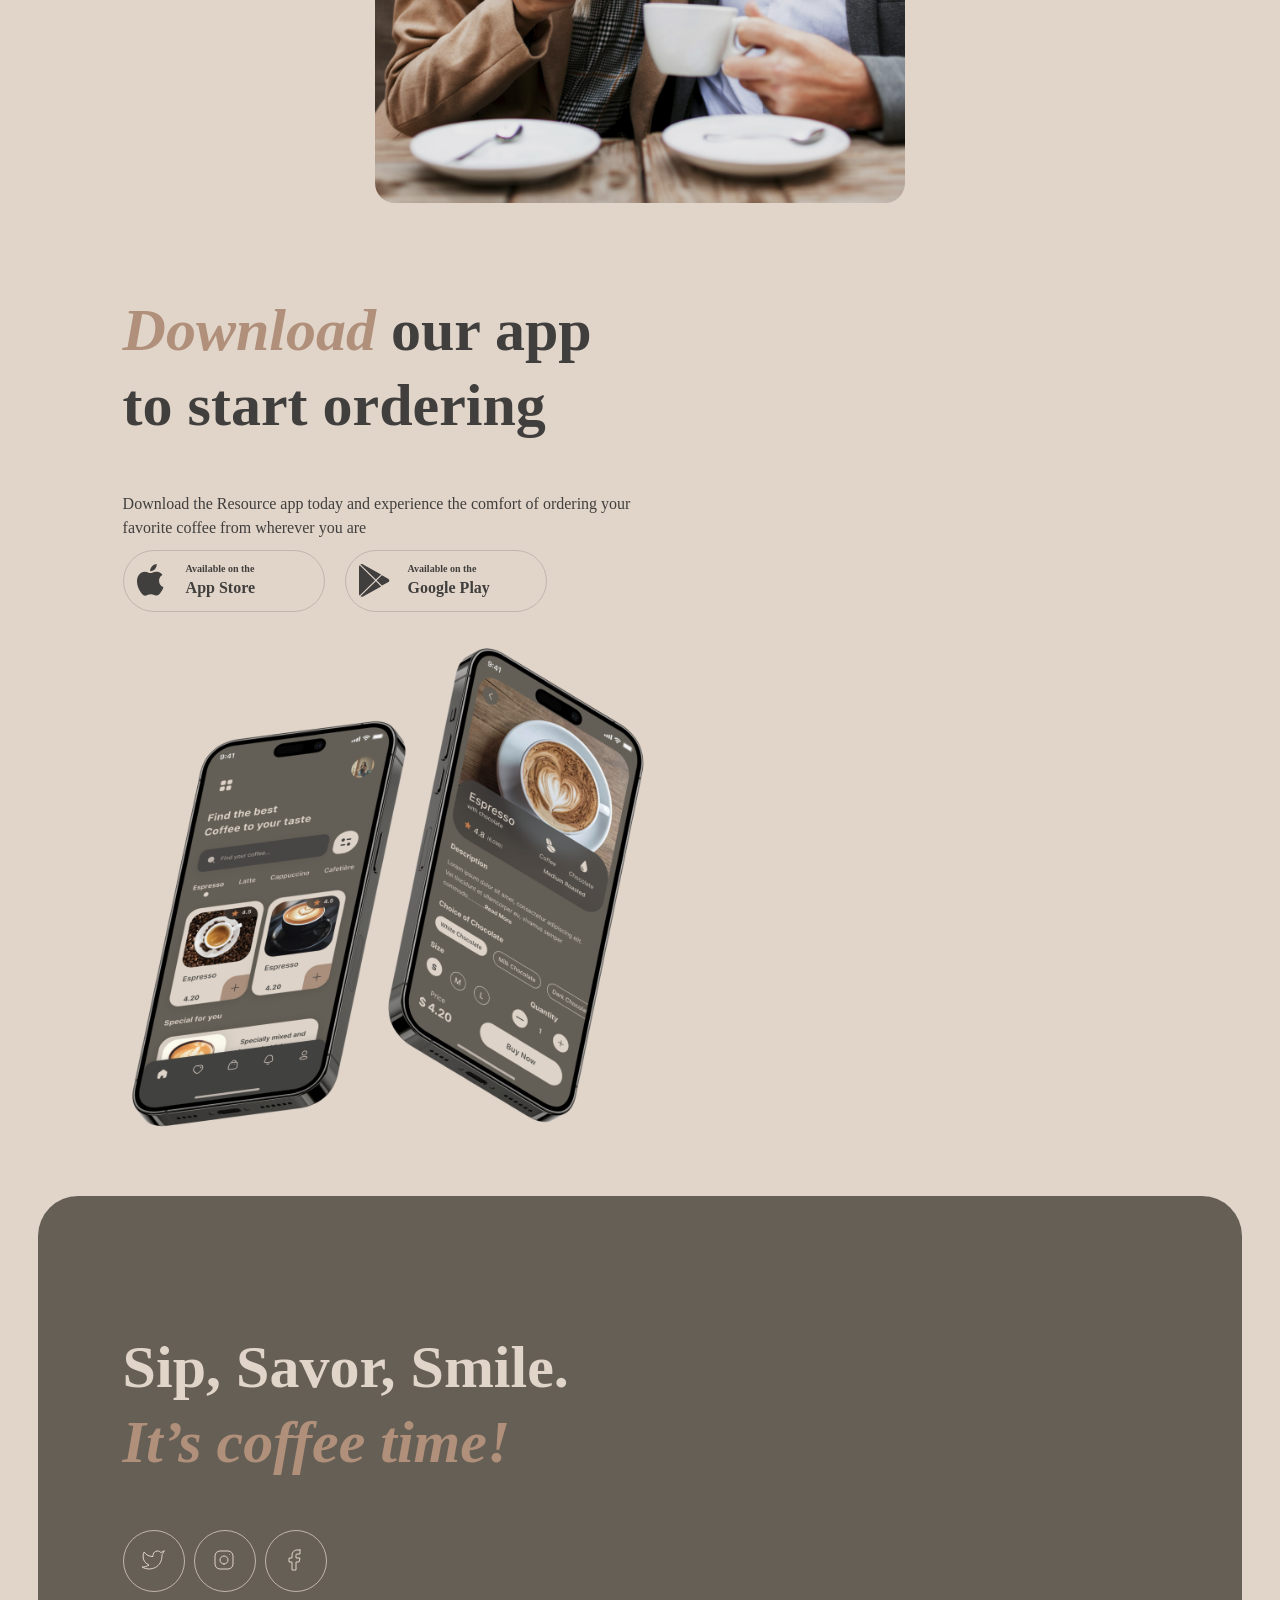
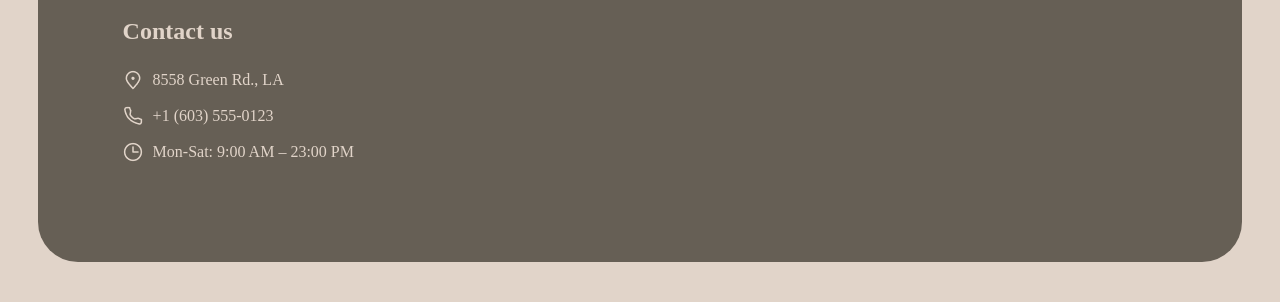
==== commit d543dfe1: "fix: fix styles for adoptive winsow size" ====
--- a/index.html
+++ b/index.html
@@ -22,10 +22,10 @@
 
     <body>
         <header>
-            <div class="flexbox">
+            <div class="flexbox main-menu">
                 <a href="./index.html"><img src="images/logo.png" id="logo" alt="logo"></a>
                 <nav class="nav">
-                    <ul class="">
+                    <ul>
                         <li class="nav-item link"><a href="#favorite">Favorite coffee</a></li>
                         <li class="nav-item link"><a href="#about">About</a></li>
                         <li class="nav-item link"><a href="#mobile">Mobile app</a></li>
@@ -34,8 +34,8 @@
                 </nav> 
                 <div class="instruments flexbox">
                     <div class="toggler flexbox">
-                        <div id="light" class="toggler-option" onclick="setDark(0)"><img src="images/icons/sun.svg"></div>
-                        <div id="dark" class="toggler-option"  onclick="setDark(1)"><img src="images/icons/moon.svg"></div>
+                        <div id="light" class="toggler-option" onclick="setDark(0)"><img src="images/icons/sun.svg" alt="sun"></div>
+                        <div id="dark" class="toggler-option"  onclick="setDark(1)"><img src="images/icons/moon.svg" alt="moon"></div>
                     </div>
                     <a id="header-menu" href="./menu.html" class="link hide"><div class="menu-item flexbox"><p class="link">Menu</p><img src="images/icons/coffee-cup.svg" alt="icon"></div></a>
                     <div class="burger roundbutton hidden" onclick="change()">
@@ -89,11 +89,11 @@
             <section id="about">
                 <h2>Resource is <span class="accent">the perfect and cozy place</span> where you can enjoy a variety of hot beverages, relax, catch up with friends, or get some work done.</h2>
                 <div class="colage flexbox">
-                    <div>
+                    <div class="block">
                         <div class="image margin"><img src="images/about/1.png" alt="about"></div>
                         <div class="image crop"><img src="images/about/2.png" alt="about"></div>
                     </div>
-                    <div>
+                    <div class="block">
                         <div class="image margin crop"><img src="images/about/3.png" alt="about"></div>
                         <div class="image"><img src="images/about/4.png" alt="about"></div>
                     </div>
@@ -121,7 +121,7 @@
                     </div>
                 </div>
                 <div class="block">
-                    <img src="images/mobile.png" alt="mobile">
+                    <div class="mob"><img src="images/mobile.png" alt="mobile"></div>
                 </div>
             </section>
         </main>
--- a/styles/common.css
+++ b/styles/common.css
@@ -1,11 +1,12 @@
 body {
-    max-width: 1440px;
-    padding: 0 40px;
+    max-width: 1360px;
+    padding: 0 min(40px, 3%);
     margin: 0 auto;
 }
 
 section {
   margin-bottom: 40px;
+  padding: 0 7%;
 }
 
 h1 {
@@ -75,6 +76,24 @@
     display: none;
 }
 
+.block {
+  width:530px;
+}
+
+#header-menu p {
+  margin: auto;
+}
+
+@media screen and (max-width: 1327px){
+  .crop{
+    display: none;
+  }
+
+  .colage .block{
+    margin: 0 auto
+  }
+}
+
 @media screen and (max-width: 768px){
   h1 {
     font-size: 42px;
@@ -106,6 +125,10 @@
   .hidden {
     display:block;
   }
+
+  .slide{
+    width: 90%;
+  }
 }
 /* ...........380.................. */
 @media screen and (max-width: 380px){
--- a/styles/header.css
+++ b/styles/header.css
@@ -1,10 +1,10 @@
 ul {
     list-style: none;
-    padding-inline-start: 40px;
+    padding-inline-start: 0;
 }
 
 .nav-item {
-    margin: 0 40px 0 0;
+    margin: 0 1%;
     display: inline-block;
     transition: all 0.5s;
     position: relative;
@@ -56,12 +56,14 @@
 }
 
 #offer {
-    padding: 100px;
+    padding: 7%;
     max-width: 1360px;
+    width: 86%;
     height: 644px;
     margin-bottom: 100px;
     background: url('../images/img-hero.png'), #E1D4C9;
     background-position: center;
+    background-size: cover;
     border-radius: 40px;
 }
 
@@ -97,4 +99,13 @@
     width: 11px;
     padding: 16px;
     margin: 0px;
+}
+
+.main-menu {
+    height: 60px;
+    margin-bottom: 20px;
+}
+
+nav {
+    width: 400px;
 }
--- a/styles/footer.css
+++ b/styles/footer.css
@@ -1,5 +1,5 @@
 #contact{
-    padding: 100px;
+    padding: 7%;
     border-radius: 40px;
 }
 
--- a/styles/buttons.css
+++ b/styles/buttons.css
@@ -22,10 +22,13 @@
     justify-content: flex-start;
     align-items: center;
     flex-wrap: wrap;
+
+    margin: 10px 0;
 }
 
 .marketbutton .butten-content{
     text-align: left;
+    
 }
 
 .marketbutton img{
@@ -34,8 +37,8 @@
 }
 
 .menubutton {
-    width: 200px;
-    height:  64px;
+    width: 44px;
+    height:  24px;
     padding: 20px 78px 20px 78px;
     border-radius: 100px;
     gap: 8px;
--- a/styles/slider.css
+++ b/styles/slider.css
@@ -4,9 +4,12 @@
     align-items: center;
     flex-wrap: wrap;
     position: relative;
+    margin: 0 auto;
 }
 .slide {
-    max-width: 480px;
+    max-width: 530px;
+    max-width: 60%;
+    margin: 0 auto;
     margin-bottom: 40px; 
 }
 #favorite {
@@ -14,6 +17,8 @@
 }
 .slide img {
     margin-bottom: 20px;
+    margin: 0 auto;
+    max-width: 100%;
 }
 
 .dot {
--- a/styles/mobile.css
+++ b/styles/mobile.css
@@ -1,5 +1,5 @@
 .market{
-    width: 420px;
+    width: 80%;
 }
 
 .button-icon {
@@ -22,4 +22,8 @@
 
 p {
     margin:auto;
+}
+
+.mob img{
+    width: 100%;
 }
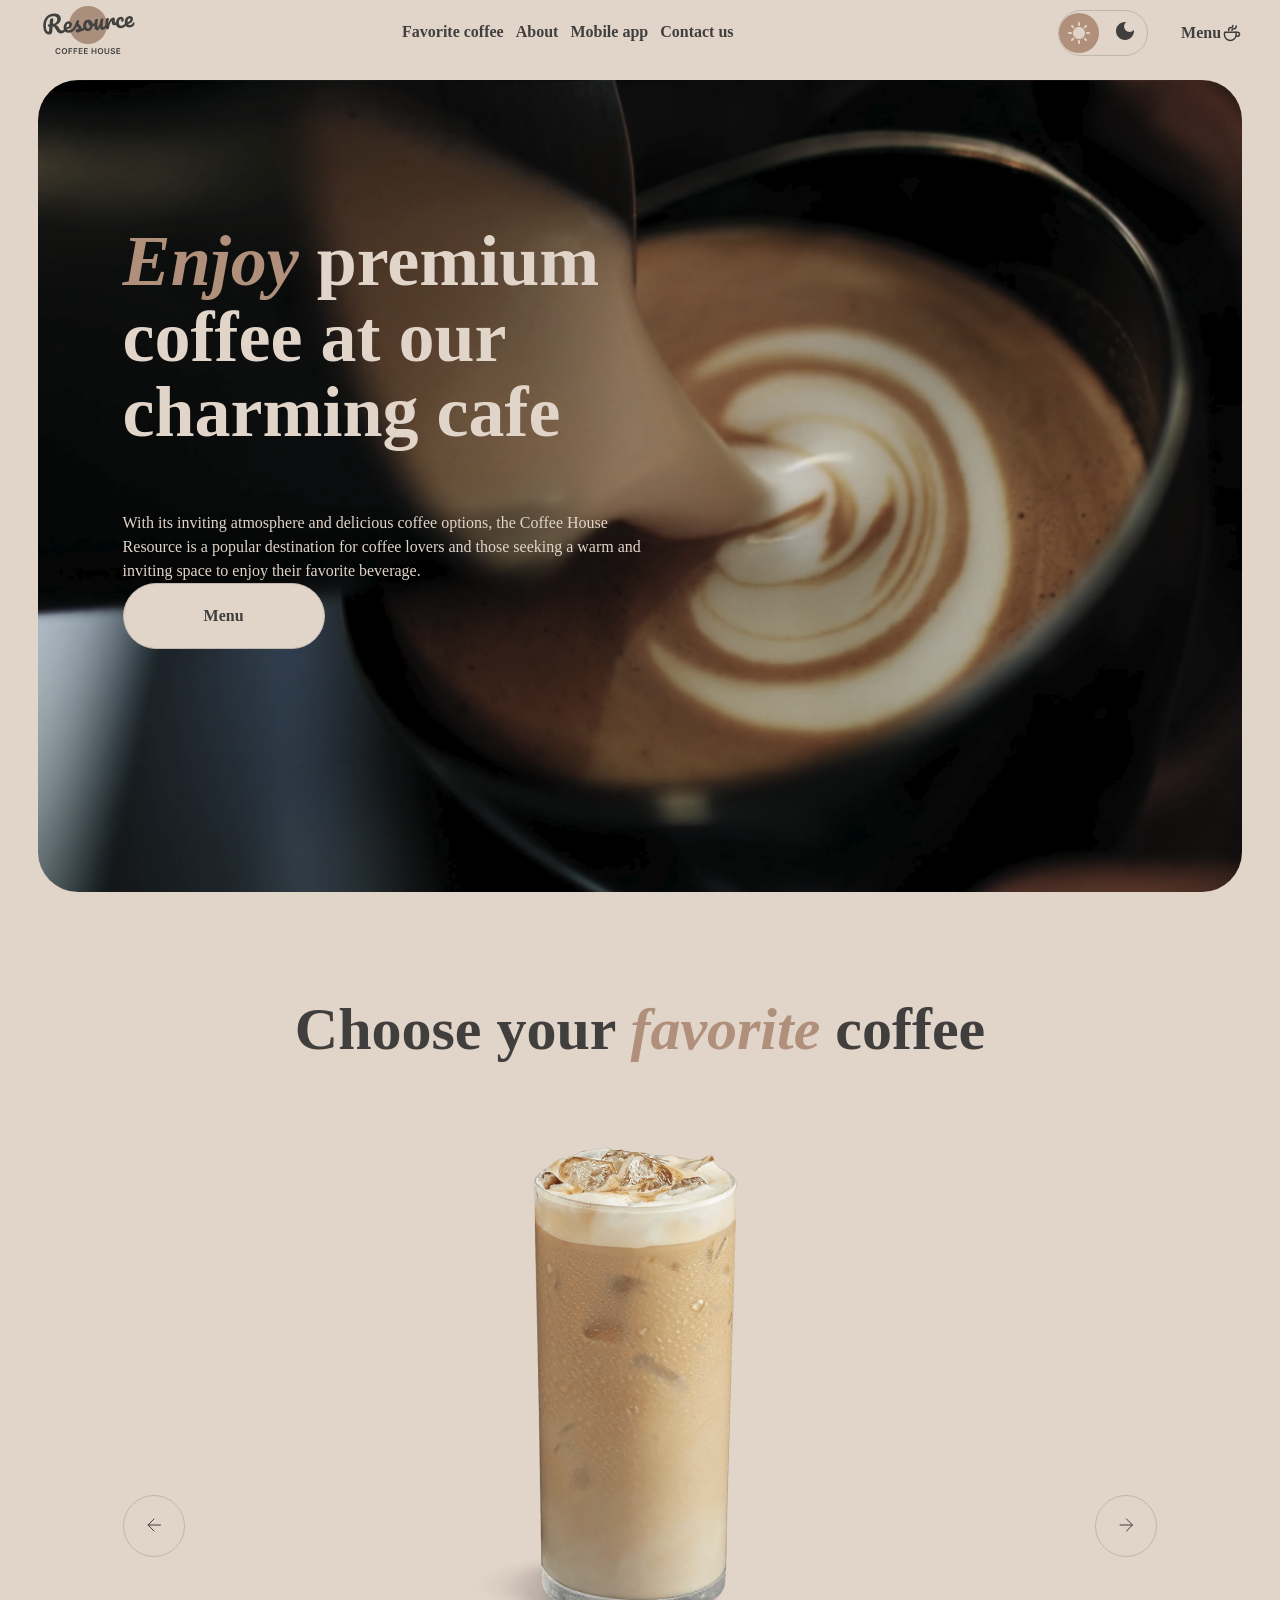
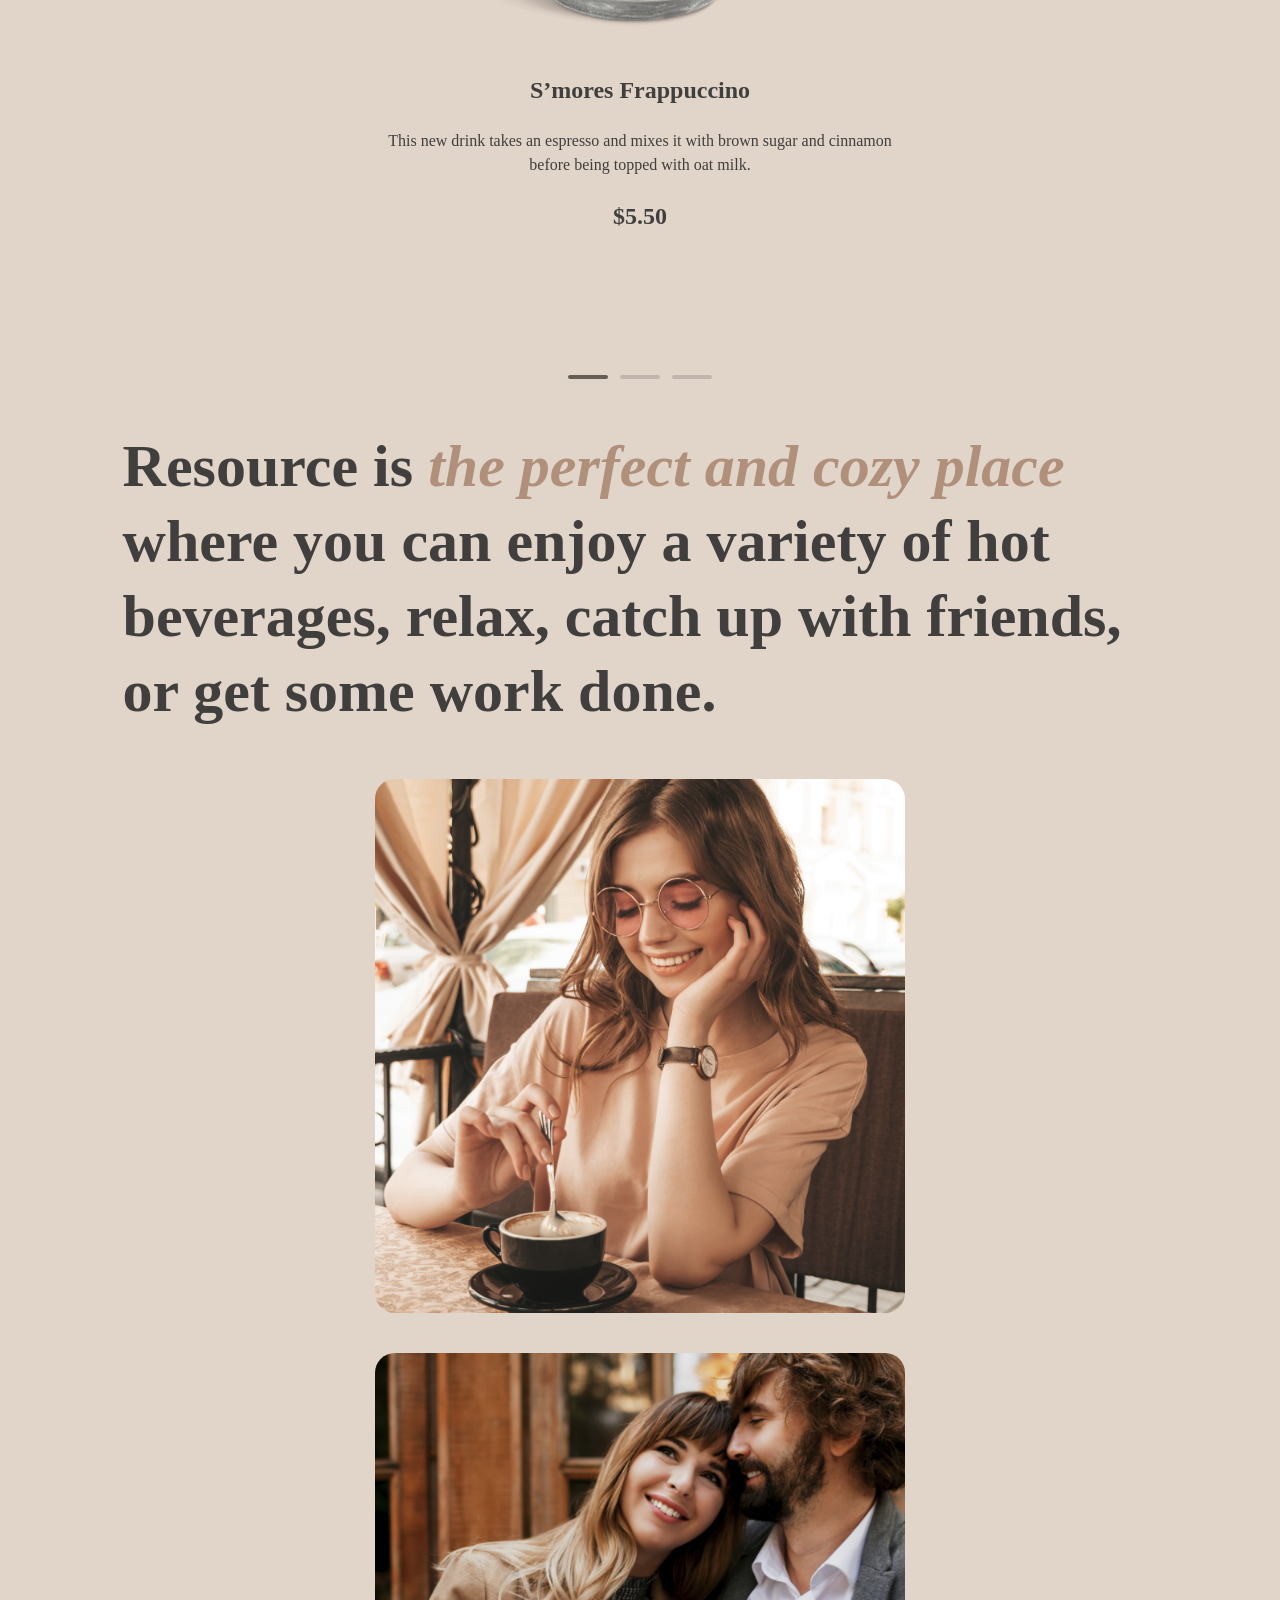
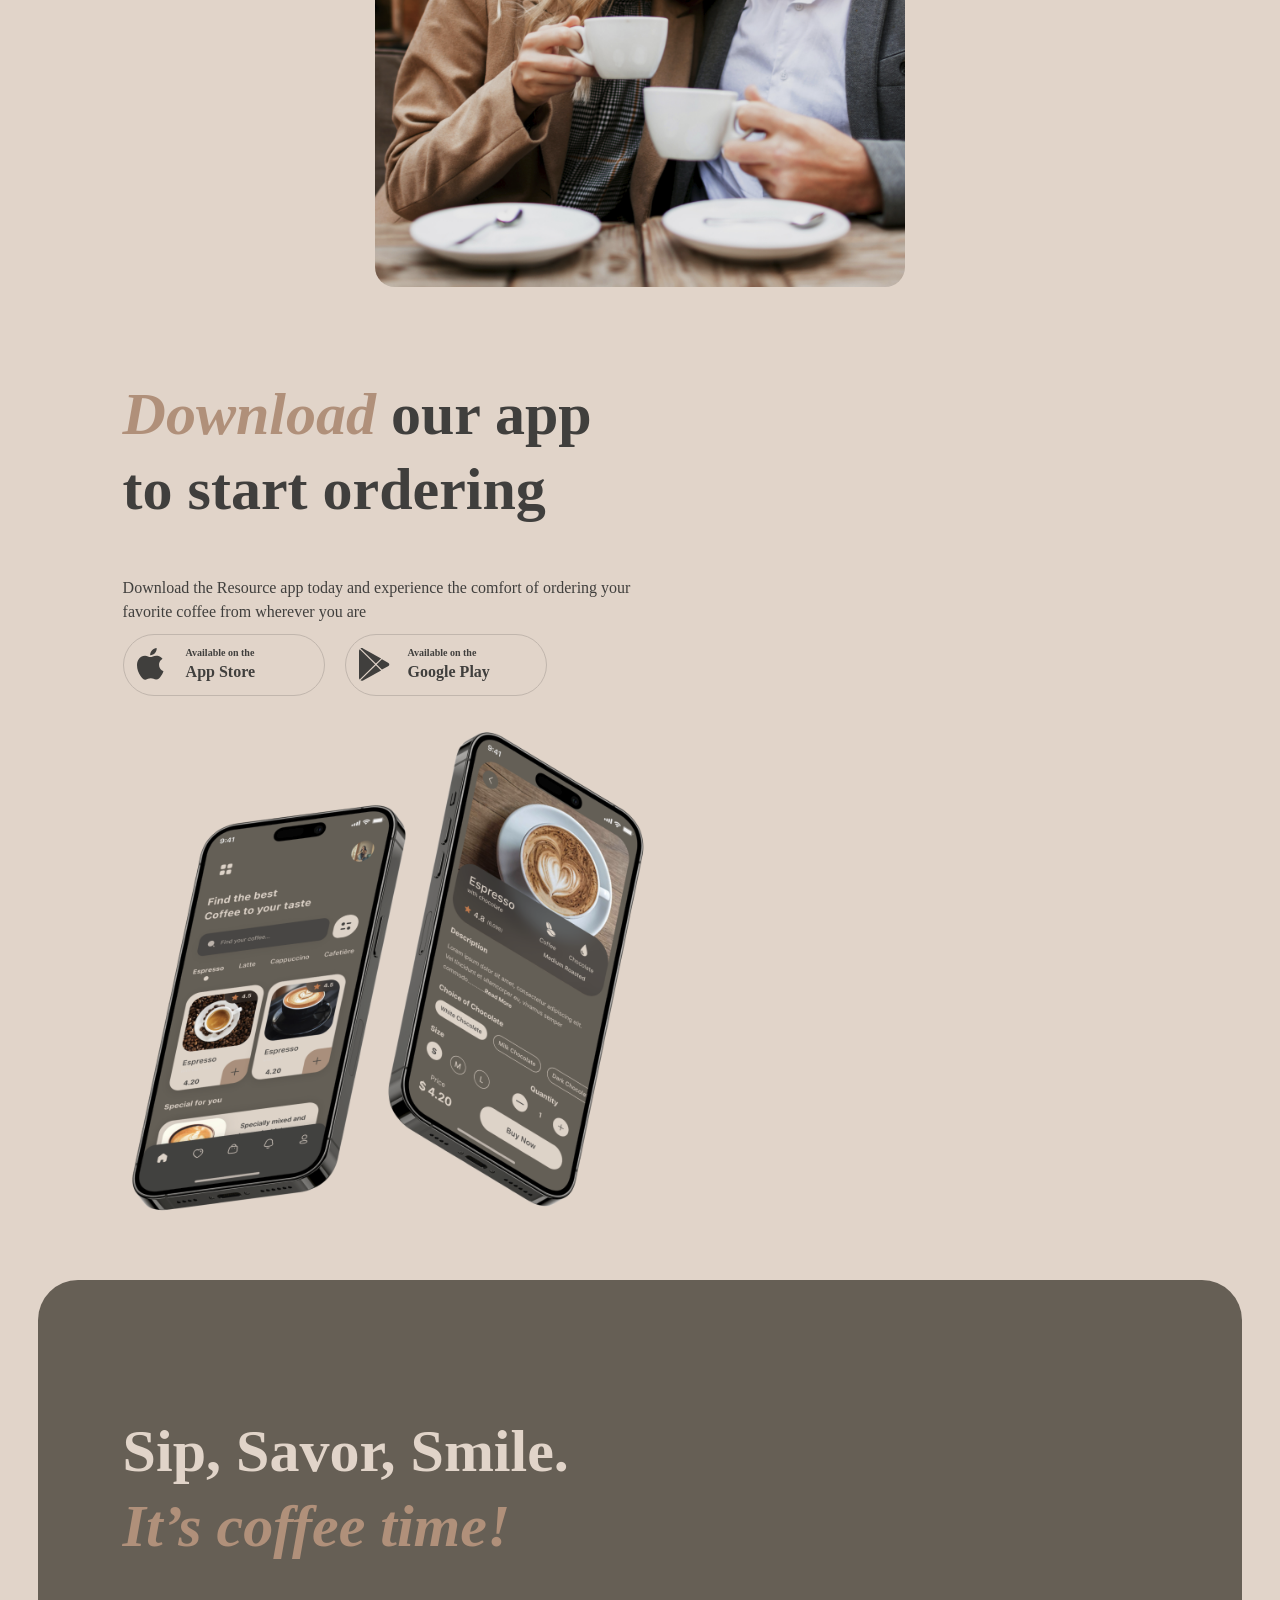
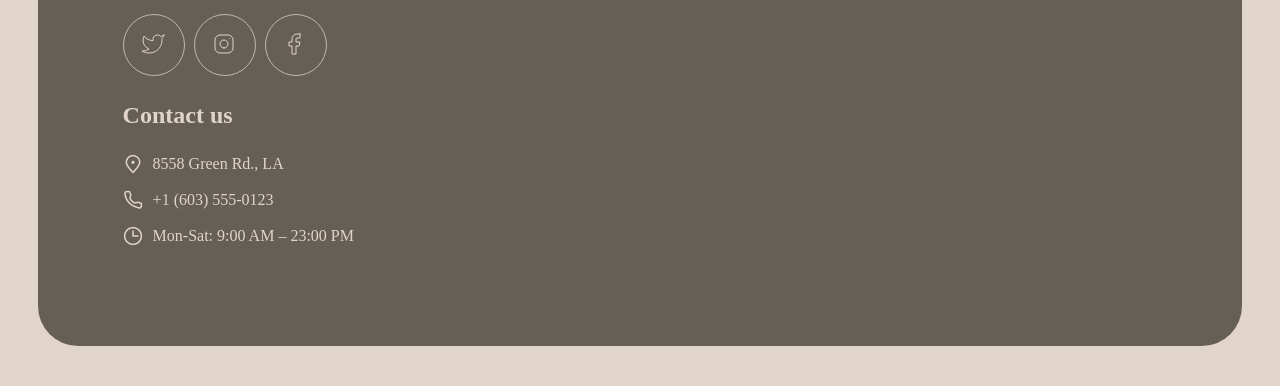
==== commit 23202420: "feat: add slider" ====
--- a/index.html
+++ b/index.html
@@ -63,26 +63,42 @@
         <main>
             <section id="favorite">
                 <h2>Choose your <span class="accent">favorite</span> coffee</h2>
-                <div class="slider flexbox">
-                    <div class="roundbutton hide">
-                        <img src="images/icons/arrow-left.svg" alt="icon">
+                <div id="slider">
+                    <div class="slider flexbox">
+                        <div class="roundbutton hide" onclick="changeSlide(-1)">
+                            <img src="images/icons/arrow-left.svg" alt="icon">
+                        </div>
+                        <div id="slide-window" class="slides" onscrollend="scrollSlides()">
+                            
+                            <div id="2" class="slide">
+                                <img src="images/slider/3.png" alt="slide">
+                                <h3>S’mores Frappuccino 22</h3>
+                                <p class="medium">This new drink takes an espresso and mixes it with brown sugar and cinnamon before being topped with oat milk.</p>
+                                <h3>$5.50</h3>
+                            </div>
+                            <div id="0" class="slide">
+                                <img src="images/slider/1.png" alt="slide">
+                                <h3>S’mores Frappuccino</h3>
+                                <p class="medium">This new drink takes an espresso and mixes it with brown sugar and cinnamon before being topped with oat milk.</p>
+                                <h3>$5.50</h3>
+                            </div>
+                            <div id="1" class="slide">
+                                <img src="images/slider/2.png" alt="slide">
+                                <h3>S’mores Frappuccino 22</h3>
+                                <p class="medium">This new drink takes an espresso and mixes it with brown sugar and cinnamon before being topped with oat milk.</p>
+                                <h3>$5.50</h3>
+                            </div>
+                            
+                        </div>
+                        <div class="roundbutton hide" onclick="changeSlide(1)">
+                            <img src="images/icons/arrow-right.svg" alt="icon">
+                        </div>       
                     </div>
-
-                    <div class="slide">
-                        <img src="images/slider/1.png" alt="slide">
-                        <h3>S’mores Frappuccino</h3>
-                        <p class="medium">This new drink takes an espresso and mixes it with brown sugar and cinnamon before being topped with oat milk.</p>
-                        <h3>$5.50</h3>
+                    <div id="controls">
+                        <div id="control-0" class="control on" onclick="clickControl(0)" data-index="0"></div>
+                        <div id="control-1" class="control" onclick="clickControl(1)" data-index="1"></div>
+                        <div id="control-2" class="control" onclick="clickControl(2)" data-index="2"></div>
                     </div>
-
-                    <div class="roundbutton hide">
-                        <img src="images/icons/arrow-right.svg" alt="icon">
-                    </div>       
-                </div>
-                <div>
-                    <span class="dot selected"></span>
-                    <span class="dot"></span>
-                    <span class="dot"></span>
                 </div>
             </section>
 
@@ -158,5 +174,6 @@
             </section>
         </footer>
         <script src="javascript/main.js"></script>
+        <script src="javascript/slider.js"></script>
     </body>
 </html>
--- a/styles/slider.css
+++ b/styles/slider.css
@@ -1,16 +1,40 @@
+#slider{
+    display: flex;
+    align-items: flex-start;
+    flex-direction: column;
+    gap: 40px;
+}
+
 .slider{
     display: flex;
     justify-content: space-between;
     align-items: center;
     flex-wrap: wrap;
     position: relative;
-    margin: 0 auto;
+    width: 100%;
+
 }
-.slide {
-    max-width: 530px;
+.slides{
+    width: 530px;
     max-width: 60%;
     margin: 0 auto;
-    margin-bottom: 40px; 
+    margin-bottom: 40px;
+    display: flex;
+    scroll-snap-type: x mandatory;
+    flex-flow: row nowrap;
+    overflow: auto;
+    scroll-snap-stop: always;
+    position: relative;
+}
+
+.slide {
+    width: 530px;
+    max-width: 60%;
+    margin: 0 auto;
+    margin-bottom: 40px;
+    scroll-snap-align: start;
+    flex: 1 1 auto;
+    min-width: 100%;
 }
 #favorite {
     text-align: center;
@@ -30,4 +54,28 @@
 
 .selected {
     background-color: #665F55;
-}+}
+
+#controls{
+    display: flex;
+    justify-content: space-between;
+    width: 144px;
+    height: 4px;
+    margin: 0 auto;
+}
+
+.control{
+    width: 40px;
+    height: 4px;
+    border-radius: 100px;
+    background-color: var(--border-color);
+}
+
+.control.on{
+    background-color: var(--border-inv--color);
+}
+
+::-webkit-scrollbar {
+    width: 0px;
+    background: transparent;
+} 
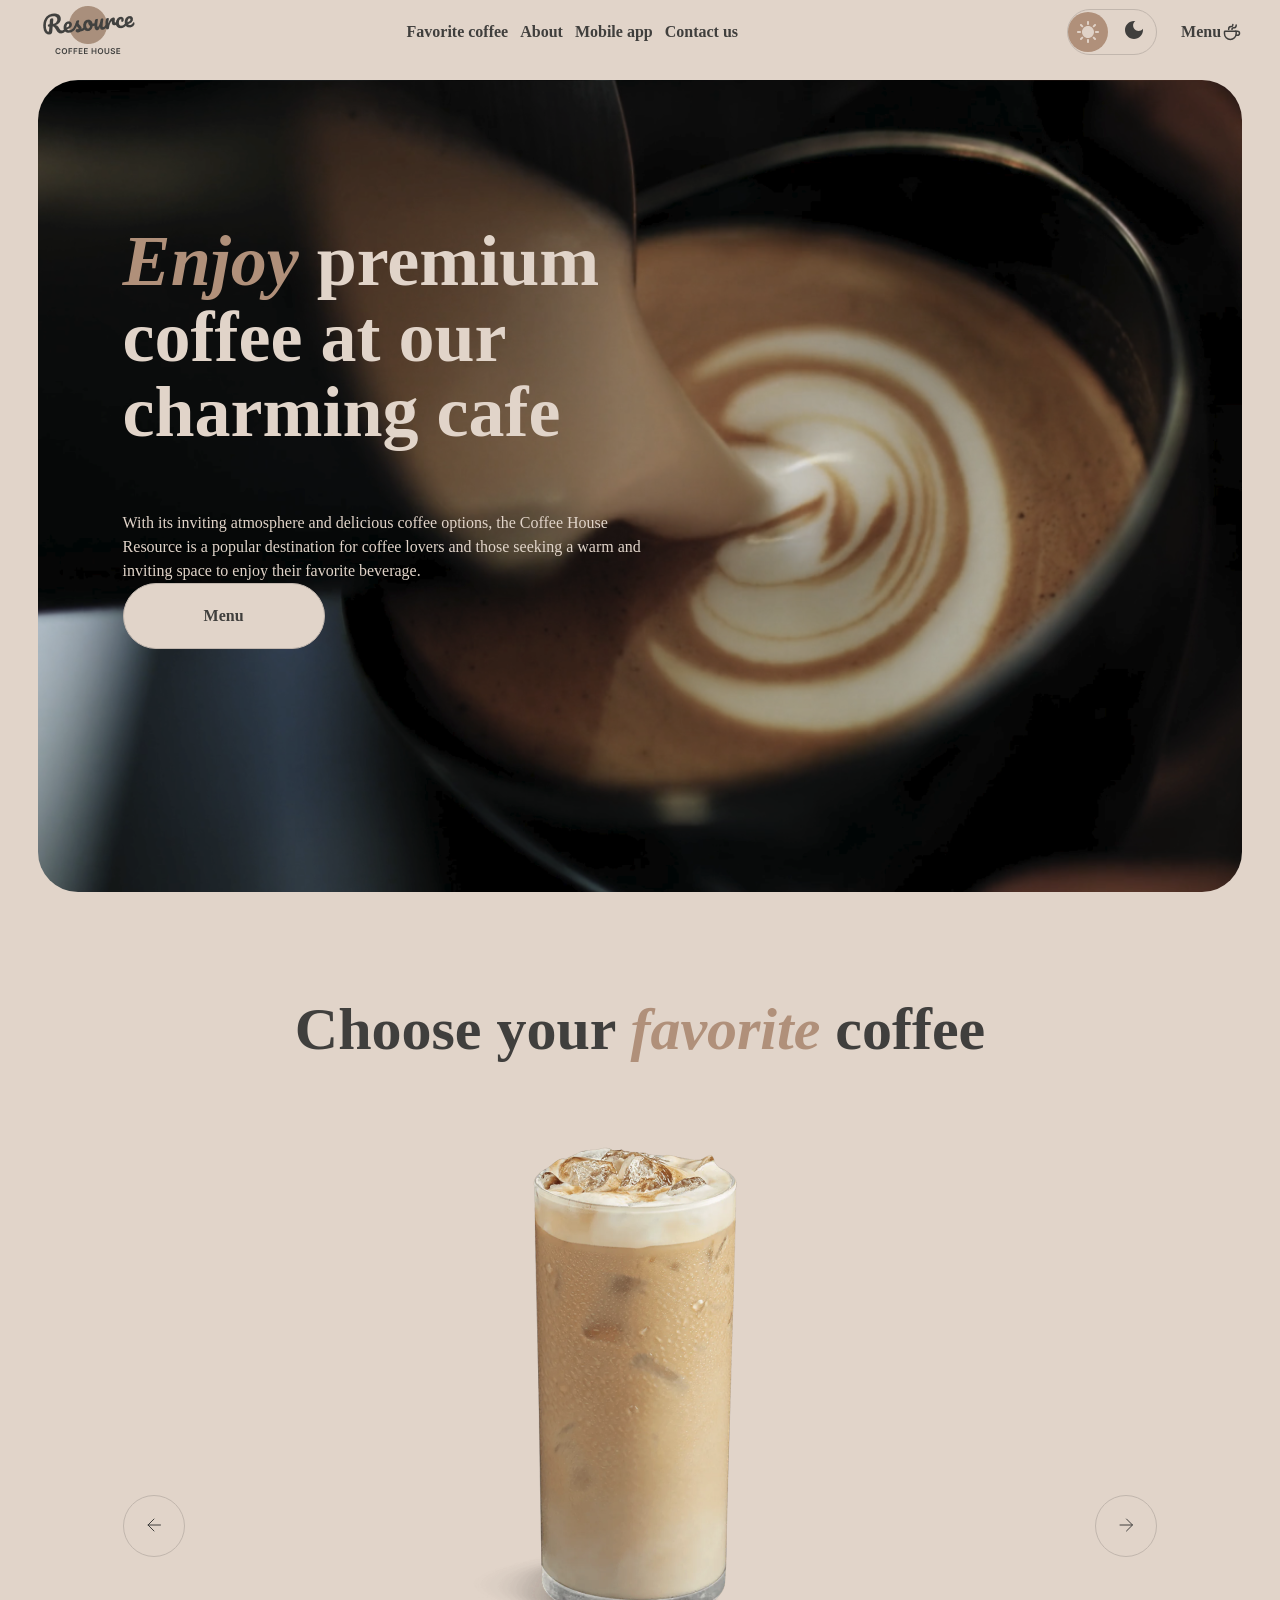
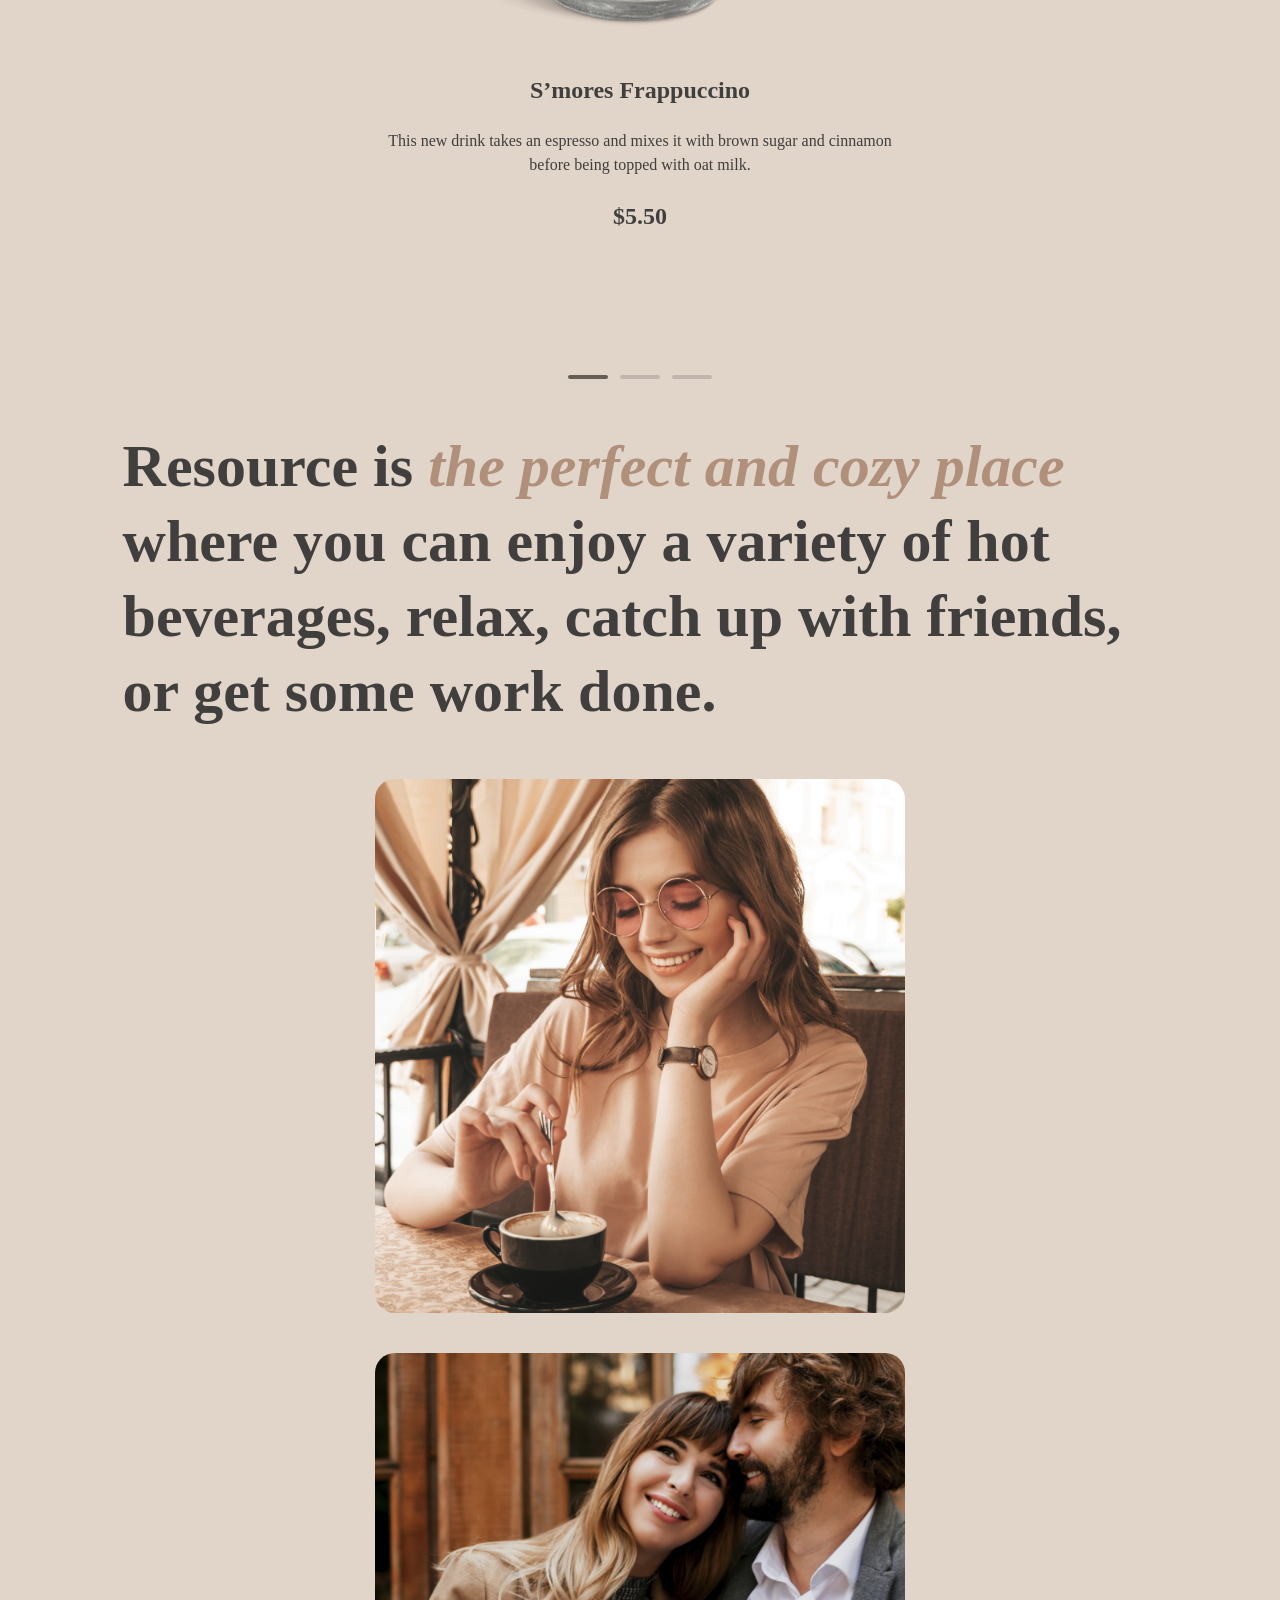
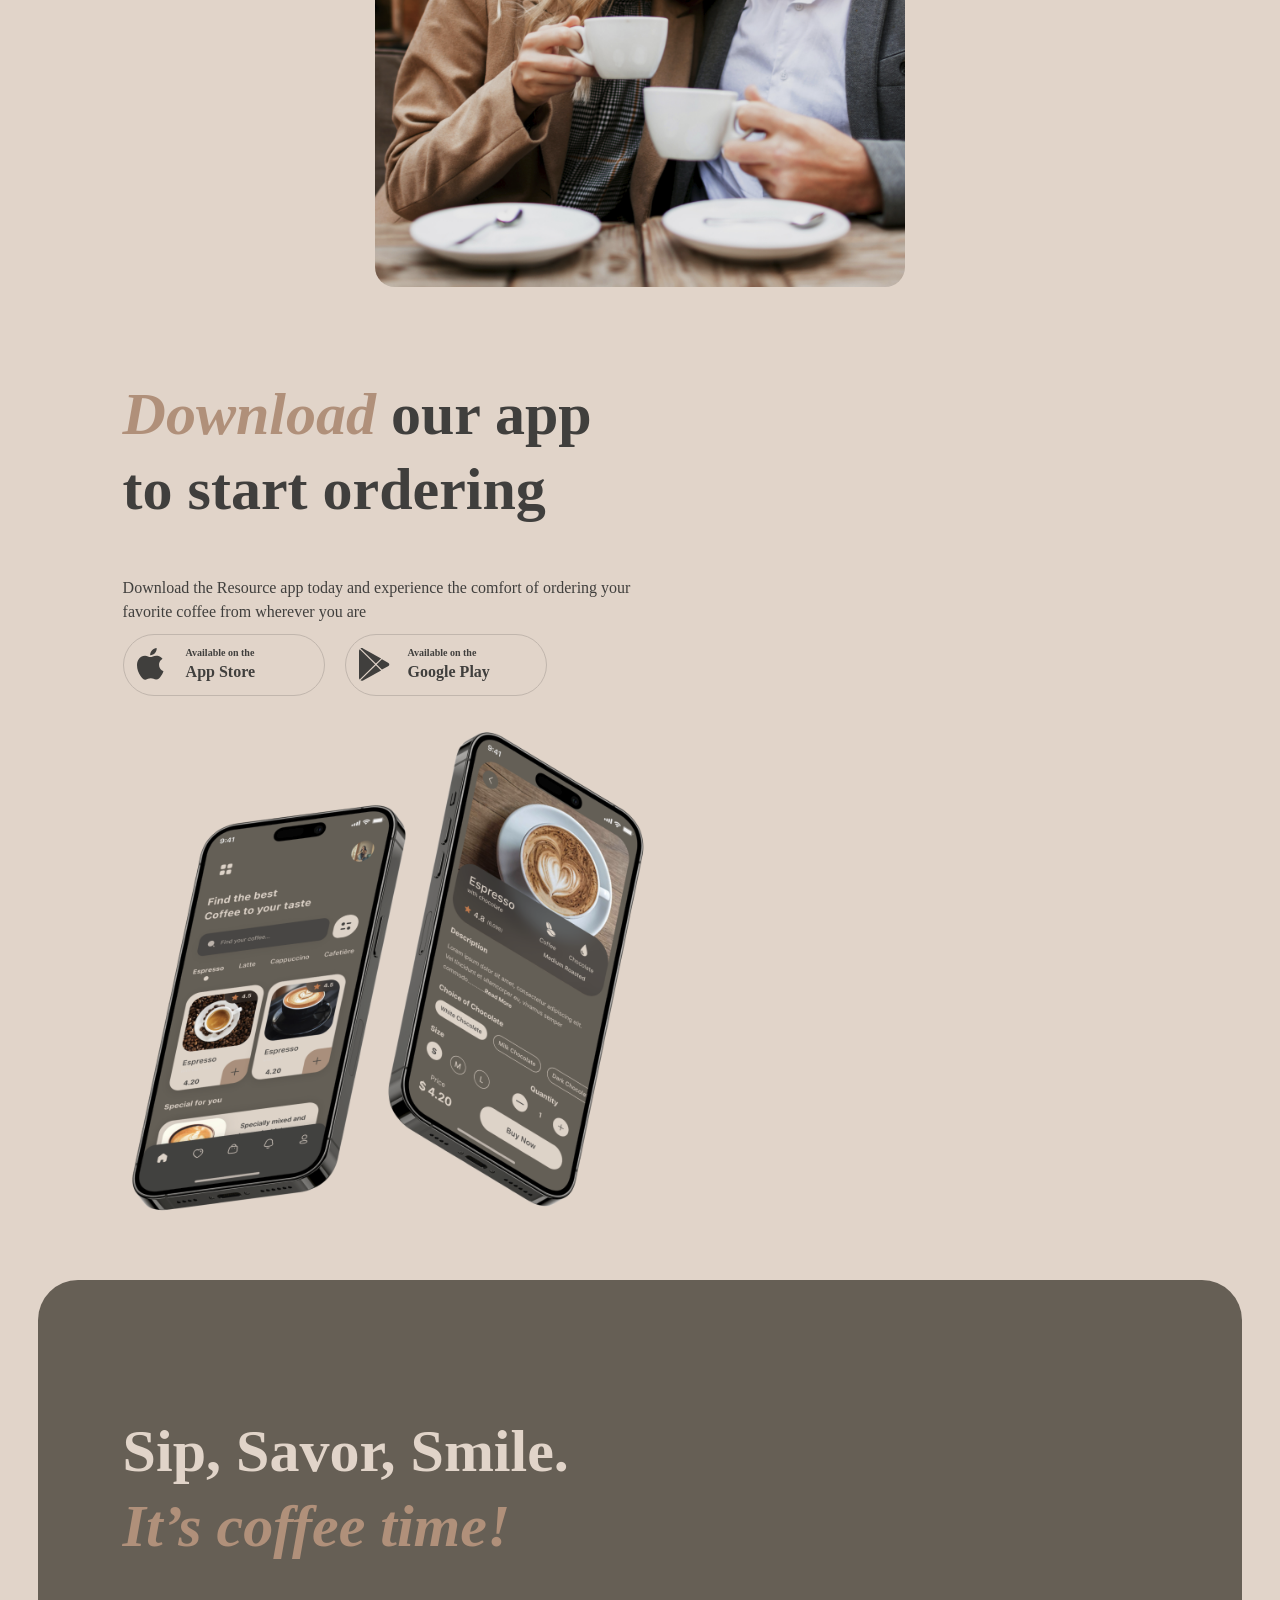
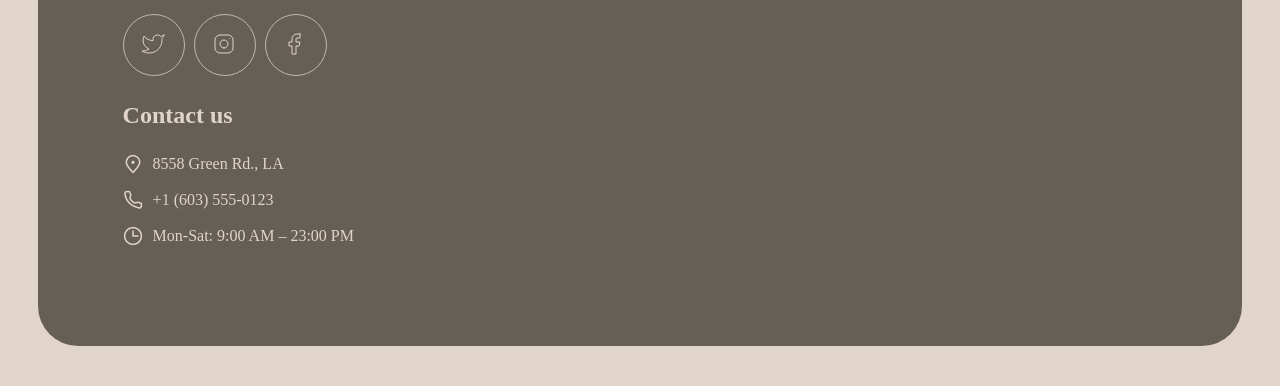
==== commit defa8e4f: "feat: add burger menu" ====
--- a/index.html
+++ b/index.html
@@ -24,7 +24,7 @@
         <header>
             <div class="flexbox main-menu">
                 <a href="./index.html"><img src="images/logo.png" id="logo" alt="logo"></a>
-                <nav class="nav">
+                <nav class="nav hide">
                     <ul>
                         <li class="nav-item link"><a href="#favorite">Favorite coffee</a></li>
                         <li class="nav-item link"><a href="#about">About</a></li>
@@ -32,17 +32,32 @@
                         <li class="nav-item link"><a href="#contact">Contact us</a></li>
                     </ul>
                 </nav> 
-                <div class="instruments flexbox">
+                <div id="instruments">
                     <div class="toggler flexbox">
                         <div id="light" class="toggler-option" onclick="setDark(0)"><img src="images/icons/sun.svg" alt="sun"></div>
                         <div id="dark" class="toggler-option"  onclick="setDark(1)"><img src="images/icons/moon.svg" alt="moon"></div>
                     </div>
                     <a id="header-menu" href="./menu.html" class="link hide"><div class="menu-item flexbox"><p class="link">Menu</p><img src="images/icons/coffee-cup.svg" alt="icon"></div></a>
-                    <div class="burger roundbutton hidden" onclick="change()">
+                    <div id="bmenu-icon" onclick="change()">
                         <img src="images/icons/menu-close.svg" id="burger" alt="icon">
                     </div>
                 </div>
             </div>
+        </header>
+        <div id="bmenu-main">
+            <div  class="burger-menu">
+                <nav class="burger-nav">
+                    <ul onclick="closeMenu()">
+                        <li class="burger-link link"><a href="#favorite">Favorite coffee</a></li>
+                        <li class="burger-link link"><a href="#about">About</a></li>
+                        <li class="burger-link link"><a href="#mobile">Mobile app</a></li>
+                        <li class="burger-link link"><a href="#contact">Contact us</a></li>
+                    </ul>
+                </nav>
+                <a href="./menu.html" class="burger-link"><div class="coffee-menu"><p class="link">Menu</p><img src="images/icons/coffee-cup.svg" alt="icon"></div></a>
+            </div>
+        </div>
+        <main>
             <section id="offer" class="container">
                 <div class="offer">
                     <h1 class="inv"><span class="accent">Enjoy</span> premium coffee at our charming cafe</h1>
@@ -58,9 +73,7 @@
                     </a>
                 </div>
             </section>
-        </header>
 
-        <main>
             <section id="favorite">
                 <h2>Choose your <span class="accent">favorite</span> coffee</h2>
                 <div id="slider">
--- a/styles/common.css
+++ b/styles/common.css
@@ -66,10 +66,10 @@
 }
 
 .flexbox{
-    display: flex;
-    justify-content: space-between;
-    align-items: center;
-    flex-wrap: wrap;
+  display: flex;
+  justify-content: space-between;
+  align-items: center;
+  flex-wrap: wrap;
 }
 
 .hidden {
@@ -82,6 +82,24 @@
 
 #header-menu p {
   margin: auto;
+}
+
+.button-seconadry{
+  height: 44px;
+  width: 100%;
+  padding: 10px 78px;
+  border-radius: 100px;
+  gap: 8px;
+  border: 1px solid var(--border-color);
+  color: var(--primary-color);
+  background-color: var(--page-color);
+
+  display: flex;
+  justify-content: center;
+  align-items: center;
+  flex-wrap: wrap;
+  box-sizing: border-box;
+
 }
 
 @media screen and (max-width: 1327px){
@@ -119,11 +137,18 @@
     transition: all 1s linear;
   }
 
-  .nav, .crop, .hide, #header-menu{
+  .crop, .hide, #header-menu, .hide-item{
     display: none;
   }
   .hidden {
-    display:block;
+    display: block;
+  }
+
+  #bmenu-main {
+    display: block !important;
+  }
+  #bmenu-icon {
+    display: flex !important;
   }
 
   .slide{
--- a/styles/header.css
+++ b/styles/header.css
@@ -89,23 +89,86 @@
     height: 28px;
 }
 
-.roundbutton.burger {
-    height:44px;
-    width: 44px;
-}
-
-.roundbutton.burger img{
-    height: 11px;
-    width: 11px;
-    padding: 16px;
-    margin: 0px;
-}
-
 .main-menu {
     height: 60px;
     margin-bottom: 20px;
 }
 
-nav {
+.nav {
     width: 400px;
+}
+
+#instruments {
+    display:flex;
+    justify-content: flex-end;
+    align-items: center;
+    gap: 24px;
+}
+
+#bmenu-main{
+    display: none;
+    height: 0%;
+    width: 100%;
+    position: fixed; /* Stay in place */
+    z-index: 1;
+    left: 0;
+    top: 60px;
+    background-color: var(--page-color);
+    overflow: hidden;
+    transition: 0.5s;
+}
+
+.burger-menu{
+  display: flex;
+
+  height: 100%;
+  width: 100%;
+  align-items: flex-start;
+  padding: 60px 16px;
+  gap: 100px;
+  box-sizing: border-box;
+  flex-direction: column;
+  
+}
+
+#bmenu-icon {
+    height: 44px;
+    width: 44px;
+    border-radius: 100px;
+    border: 1px solid var(--border-color);
+    display: none;
+    justify-content: center;
+    align-items: center;
+}
+
+#bmenu-main.opened{
+    height: 100% !important;
+}
+
+
+.burger-nav{
+    width:100%;
+}
+
+.burger-nav ul{
+    display: flex;
+    box-sizing: border-box;
+    flex-direction: column;
+    align-items: flex-start;
+    gap: 60px;
+    width: 100%;
+}
+
+.burger-link {
+    width: 100%;
+    height: 40px;
+    margin: 0 auto;
+}
+
+.coffee-menu{
+    display: flex;
+    width: 100%;
+    gap:16px;
+    margin: 0 auto;
+    justify-content: center;
 }
--- a/styles/style-light.css
+++ b/styles/style-light.css
@@ -2,7 +2,7 @@
   --page-color: #E1D4C9;
   --container-color: #665F55;
   --accent-color: #B0907A;
-  --overlay-color: #403F3D;
+  --overlay-color: #403F3Dcc;
   --border-color: #C1B6AD;
   --border-inv--color: #665F55;
   --primary-color: #403F3D;
@@ -14,7 +14,7 @@
   --page-color: #292826;
   --container-color: #403F3D;
   --accent-color: #B0907A;
-  --overlay-color: #292826;
+  --overlay-color: #292826cc;
   --border-color: #665F55;
   --border-inv--color: #C1B6AD;
   --primary-color: #E1D4C9;
@@ -117,6 +117,7 @@
   color: var(--primary-color);
   background-color: var(--page-color);
 }
+
 .choice-icon{
   background-color: var(--border-color);
 }
@@ -136,4 +137,30 @@
 
 .soc.roundbutton:hover {
     background-color: var(--page-color)
+}
+
+.modal-content {
+  background-color: var(--page-color);
+}
+
+.option{
+  border: 1px solid var(--border-color);
+  color: var(--primary-color);
+  background-color: var(--page-color);
+}
+
+.opt-symbol{
+  background-color: var(--border-color);
+}
+
+.option:hover .opt-symbol, .selected.option .opt-symbol{
+  color: var(--primary-color);
+}
+
+.option:hover, .selected.option{
+  color: var(--inv-color);
+  background-color: var(--container-color);
+}
+.option:hover .opt-symbol,.selected  .opt-symbol{
+  background-color: var(--page-color);
 }
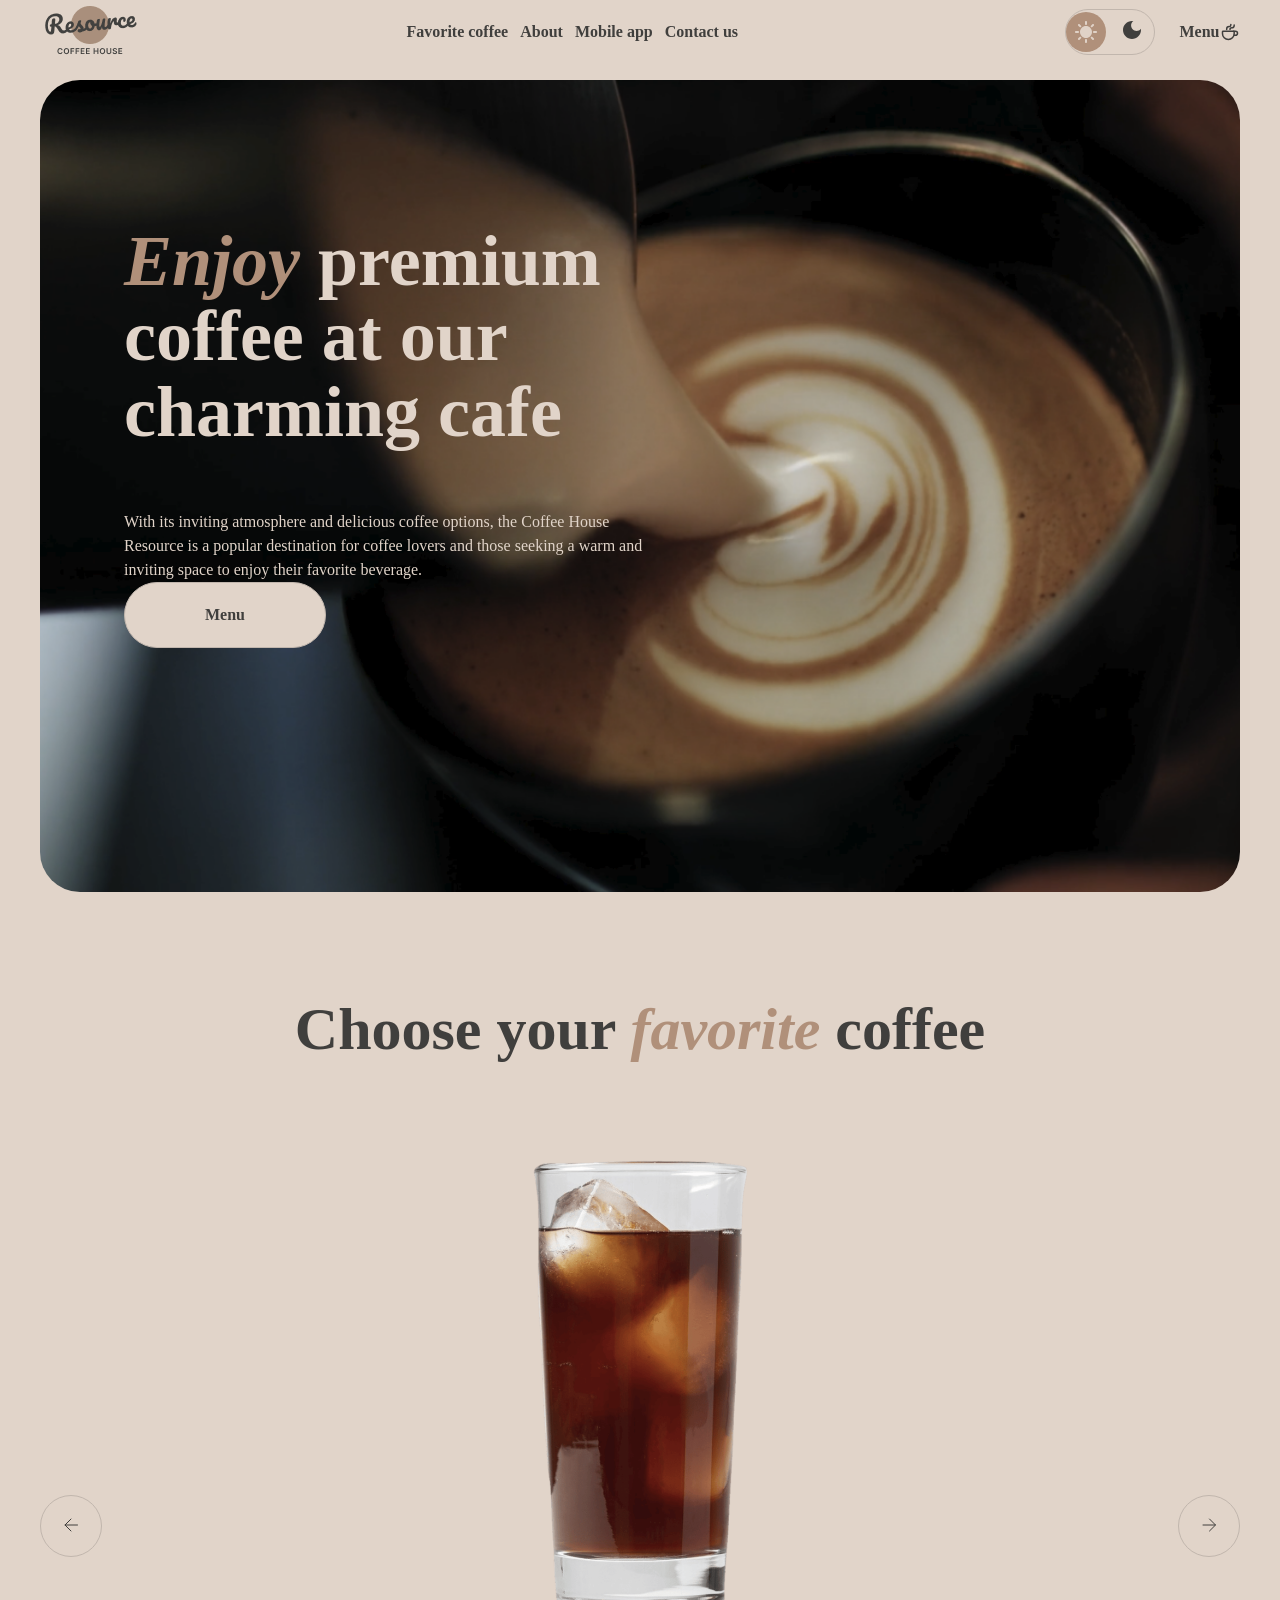
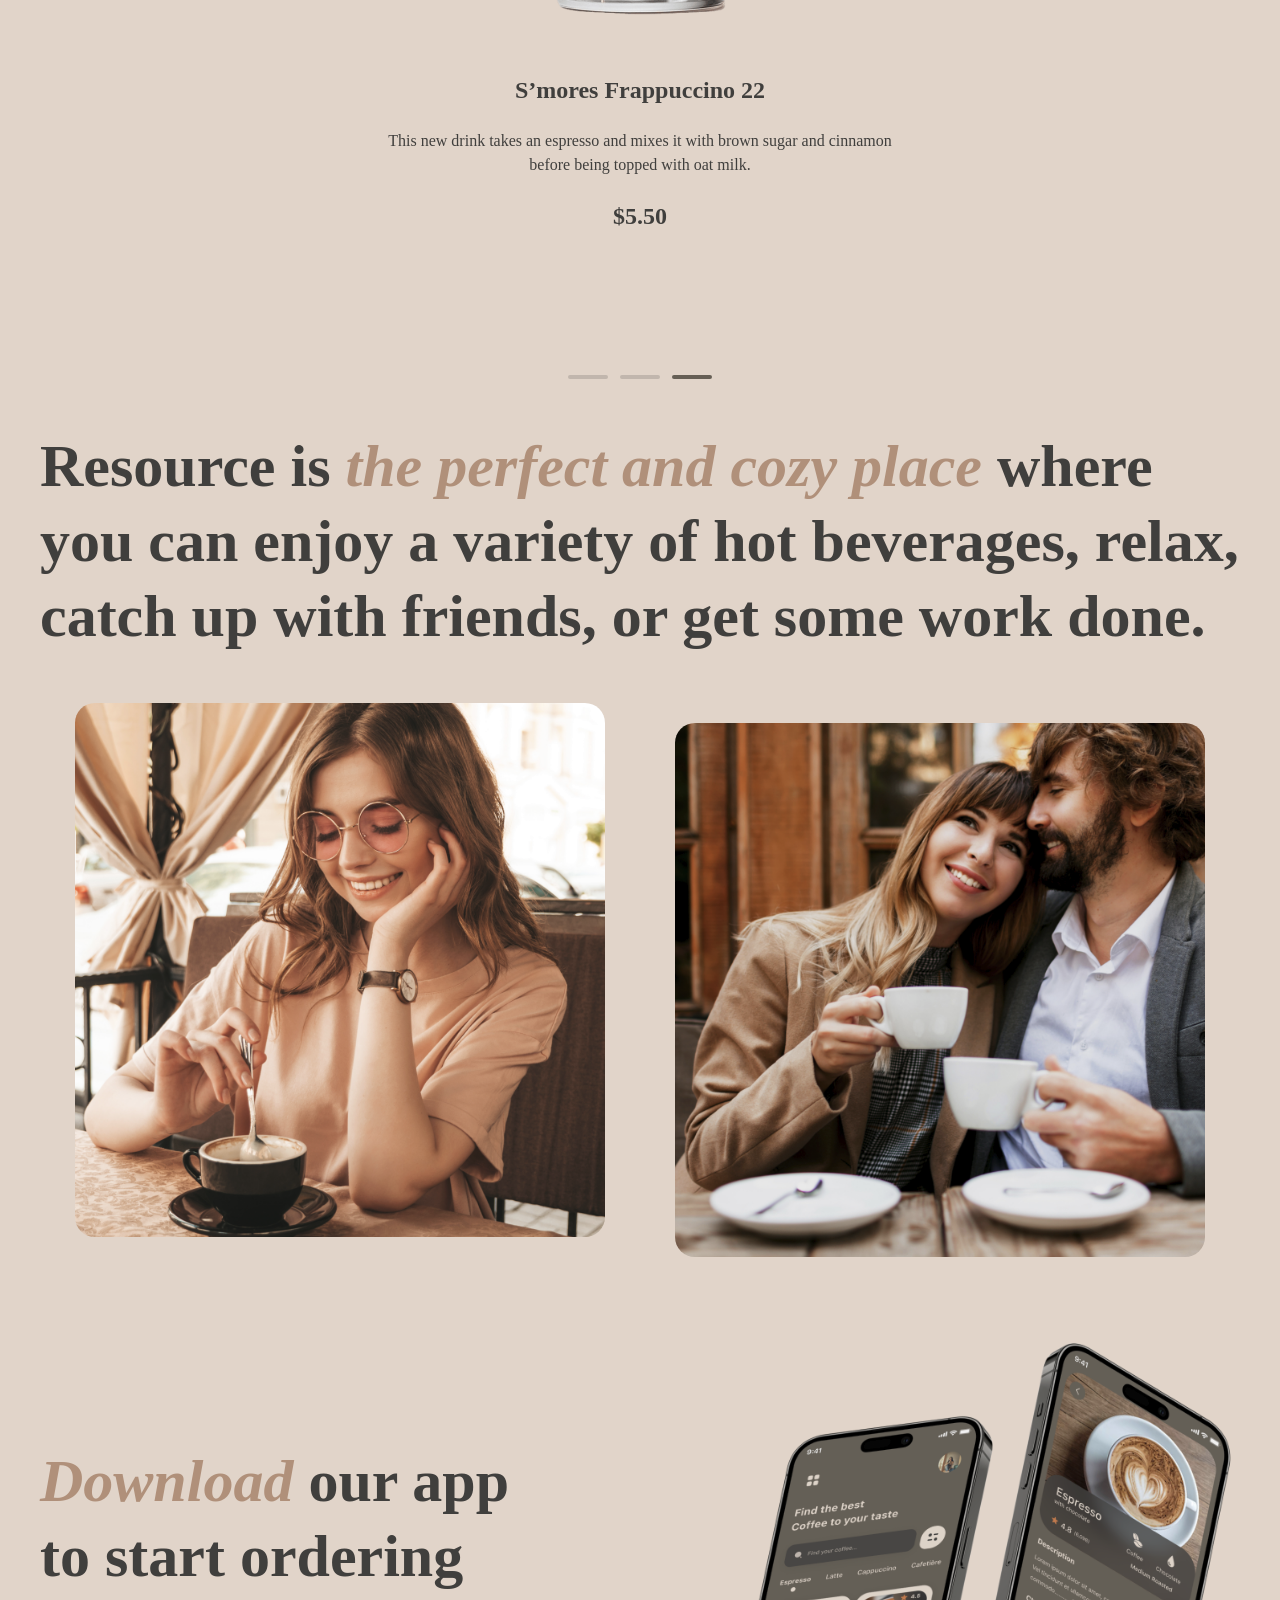
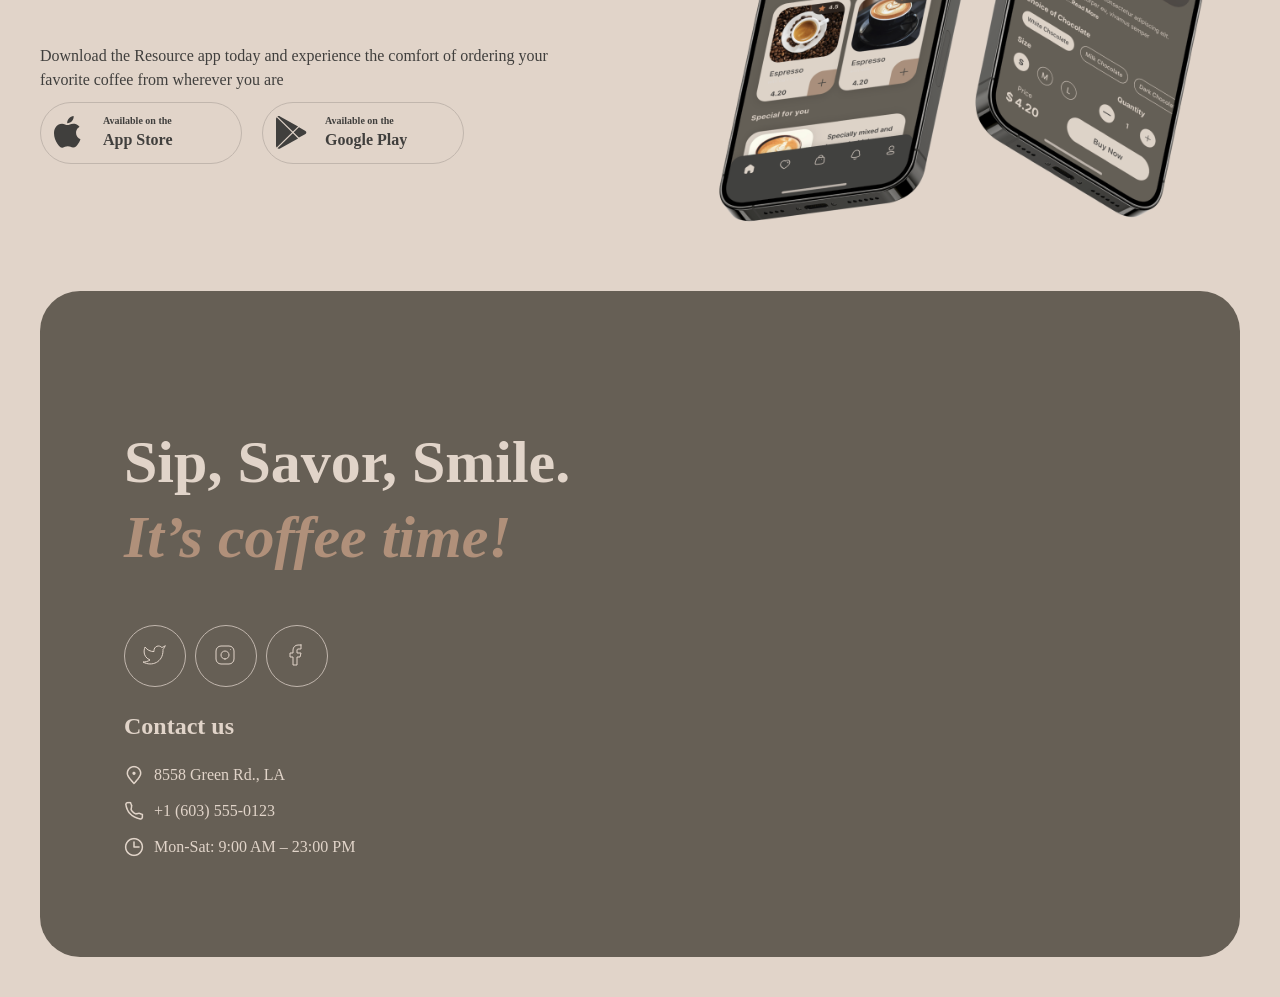
==== commit bb4dea69: "fix: fix links in burger menu" ====
--- a/index.html
+++ b/index.html
@@ -20,7 +20,7 @@
         
     </head>
 
-    <body>
+    <body  onresize="resize()">
         <header>
             <div class="flexbox main-menu">
                 <a href="./index.html"><img src="images/logo.png" id="logo" alt="logo"></a>
--- a/styles/common.css
+++ b/styles/common.css
@@ -1,12 +1,19 @@
+html{
+  scroll-behavior: smooth;
+
+}
+
 body {
-    max-width: 1360px;
-    padding: 0 min(40px, 3%);
+    max-width: 1440px;
+    width: 100%;
+    padding: 0 40px;
     margin: 0 auto;
+    box-sizing: border-box;
+    
 }
 
 section {
   margin-bottom: 40px;
-  padding: 0 7%;
 }
 
 h1 {
@@ -102,6 +109,16 @@
 
 }
 
+.button-seconadry:hover {
+  color: var(--inv-color);
+  background-color: var(--container-color);
+  border: none;
+}
+
+.block-scroll {
+  overflow: hidden;
+}
+
 @media screen and (max-width: 1327px){
   .crop{
     display: none;
@@ -113,6 +130,10 @@
 }
 
 @media screen and (max-width: 768px){
+  #modal-content{
+    width: 688px !important; 
+  }
+
   h1 {
     font-size: 42px;
     line-height: 115%;
@@ -155,13 +176,33 @@
     width: 90%;
   }
 }
+
+@media screen and (max-width: 767px) {
+  body{
+    padding: 0 5%;
+  }
+  #modal-content .box{
+    display: none;
+  }
+  .modal-description{
+    width: 100% !important;
+  }
+
+}
 /* ...........380.................. */
 @media screen and (max-width: 380px){
-
+  body{
+    padding: 0 16px;
+  }
   #offer {
     max-width: 348px;
     max-height: 552px;
     padding: 60px 16px;
     height: 644px;
   }
+
+  #modal-content{
+    width: 342px !important; 
+  }
+  
 }
--- a/styles/header.css
+++ b/styles/header.css
@@ -135,7 +135,7 @@
     height: 44px;
     width: 44px;
     border-radius: 100px;
-    border: 1px solid var(--border-color);
+    border: 1px solid var(--border-inv-color);
     display: none;
     justify-content: center;
     align-items: center;
--- a/styles/buttons.css
+++ b/styles/buttons.css
@@ -68,4 +68,4 @@
 
 .p {
     margin:0;
-}
+}
--- a/styles/style-light.css
+++ b/styles/style-light.css
@@ -4,7 +4,7 @@
   --accent-color: #B0907A;
   --overlay-color: #403F3Dcc;
   --border-color: #C1B6AD;
-  --border-inv--color: #665F55;
+  --border-inv-color: #665F55;
   --primary-color: #403F3D;
   --inv-color: #E1D4C9;
 }
@@ -16,7 +16,7 @@
   --accent-color: #B0907A;
   --overlay-color: #292826cc;
   --border-color: #665F55;
-  --border-inv--color: #C1B6AD;
+  --border-inv-color: #C1B6AD;
   --primary-color: #E1D4C9;
   --inv-color: #E1D4C9;
 }
@@ -139,10 +139,6 @@
     background-color: var(--page-color)
 }
 
-.modal-content {
-  background-color: var(--page-color);
-}
-
 .option{
   border: 1px solid var(--border-color);
   color: var(--primary-color);
@@ -160,6 +156,7 @@
 .option:hover, .selected.option{
   color: var(--inv-color);
   background-color: var(--container-color);
+  border: none;
 }
 .option:hover .opt-symbol,.selected  .opt-symbol{
   background-color: var(--page-color);
--- a/styles/slider.css
+++ b/styles/slider.css
@@ -72,7 +72,7 @@
 }
 
 .control.on{
-    background-color: var(--border-inv--color);
+    background-color: var(--border-inv-color);
 }
 
 ::-webkit-scrollbar {
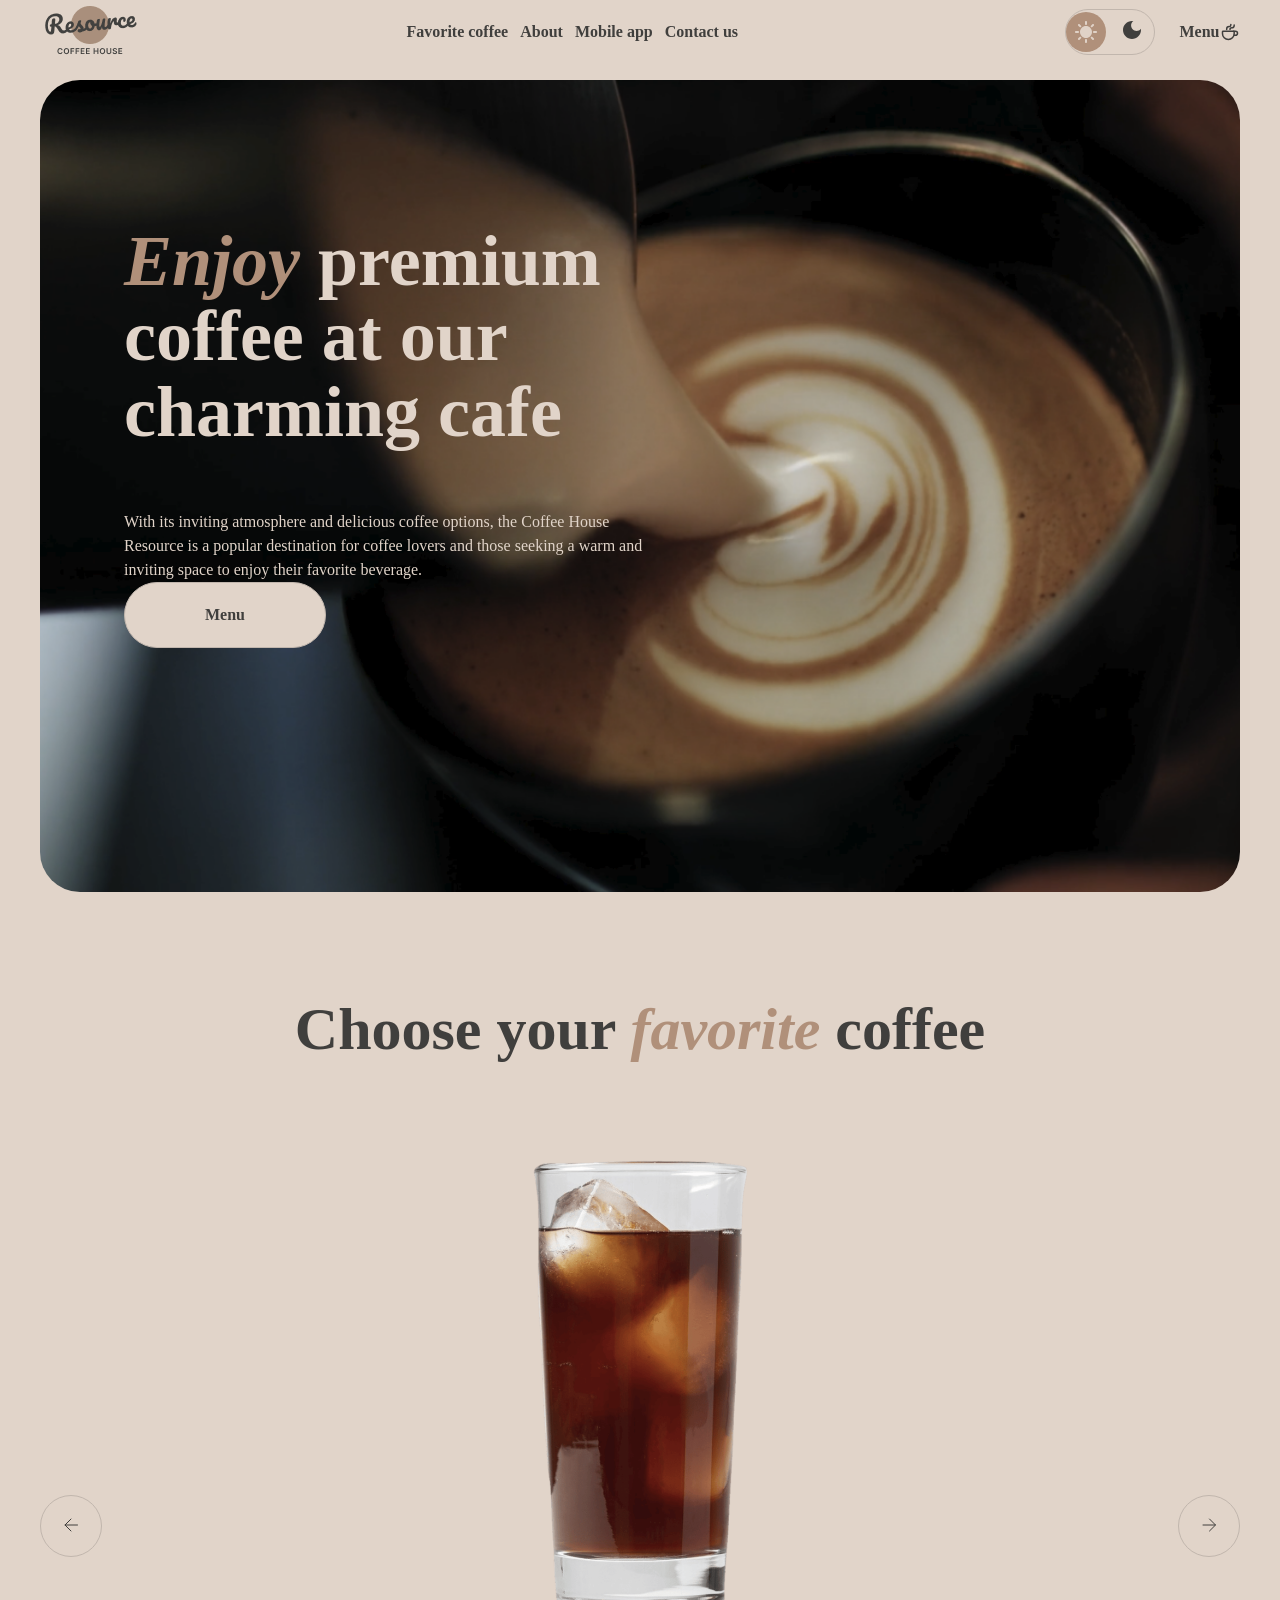
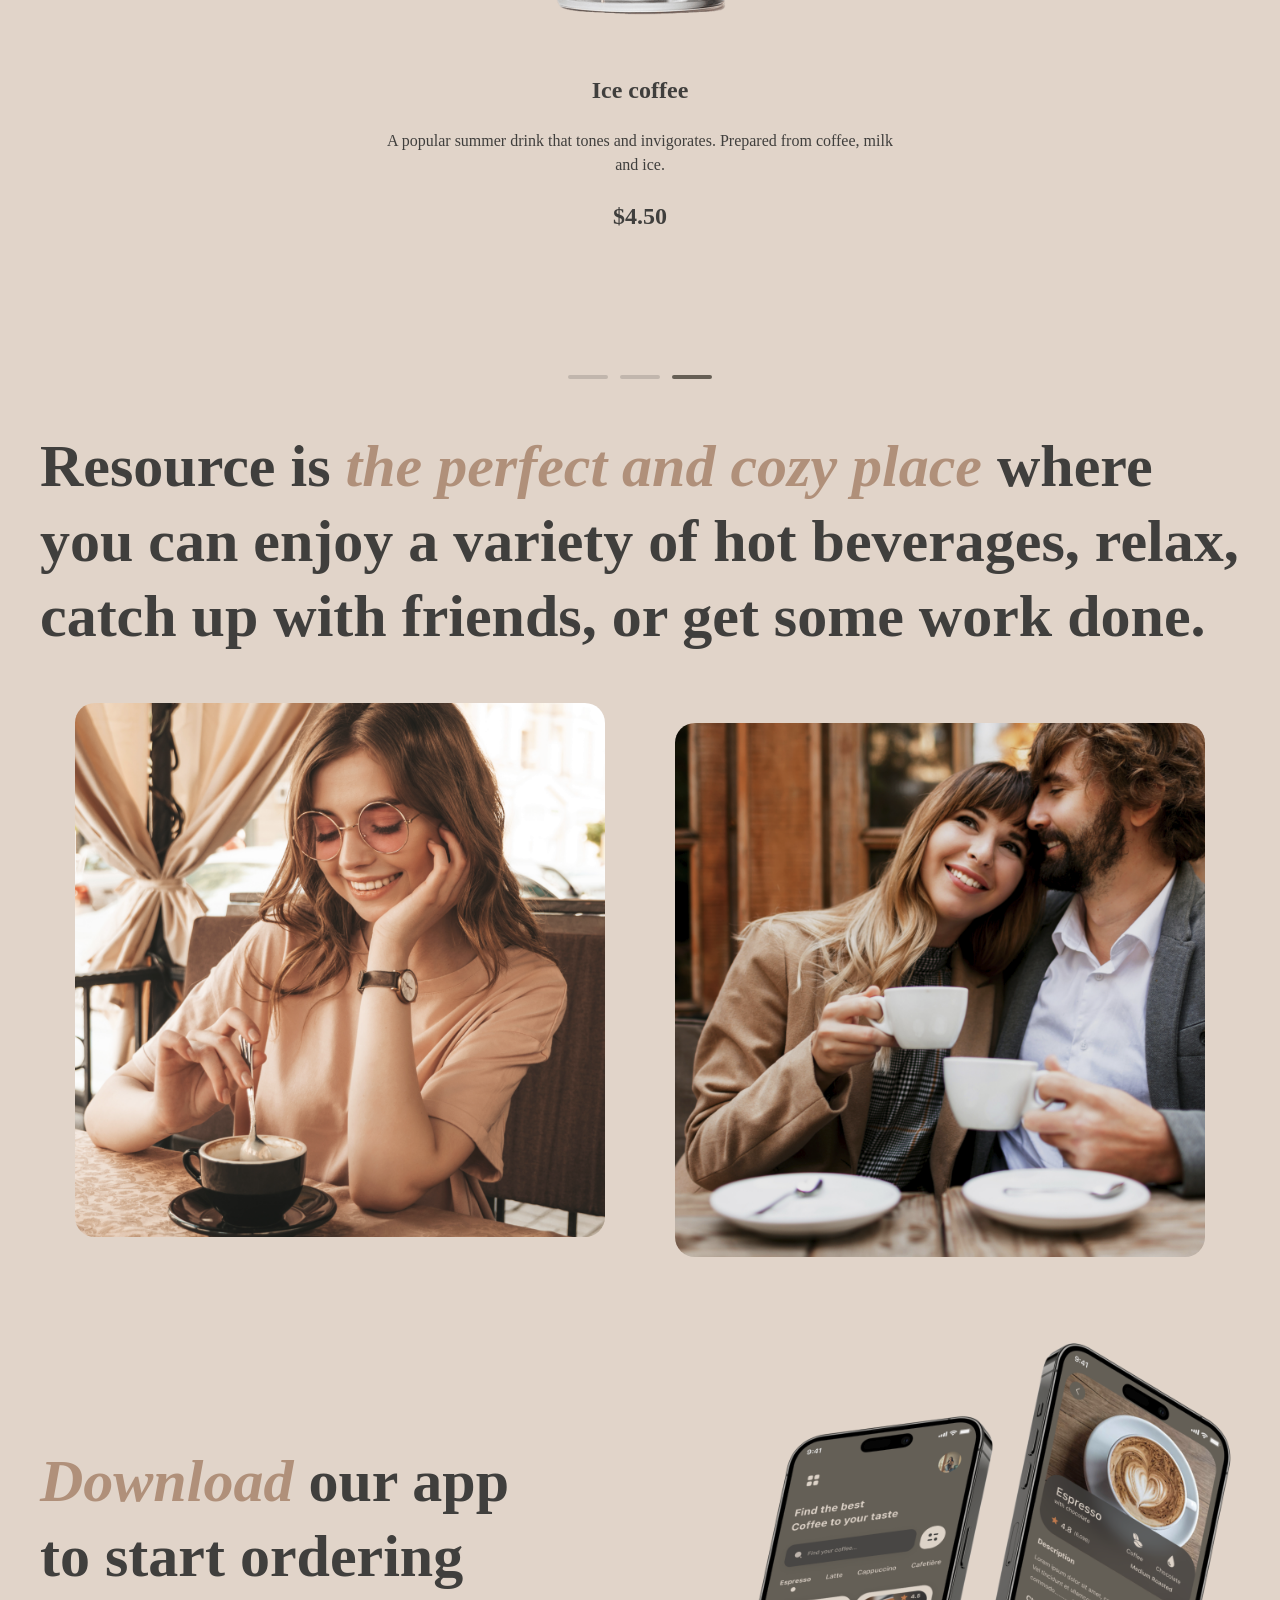
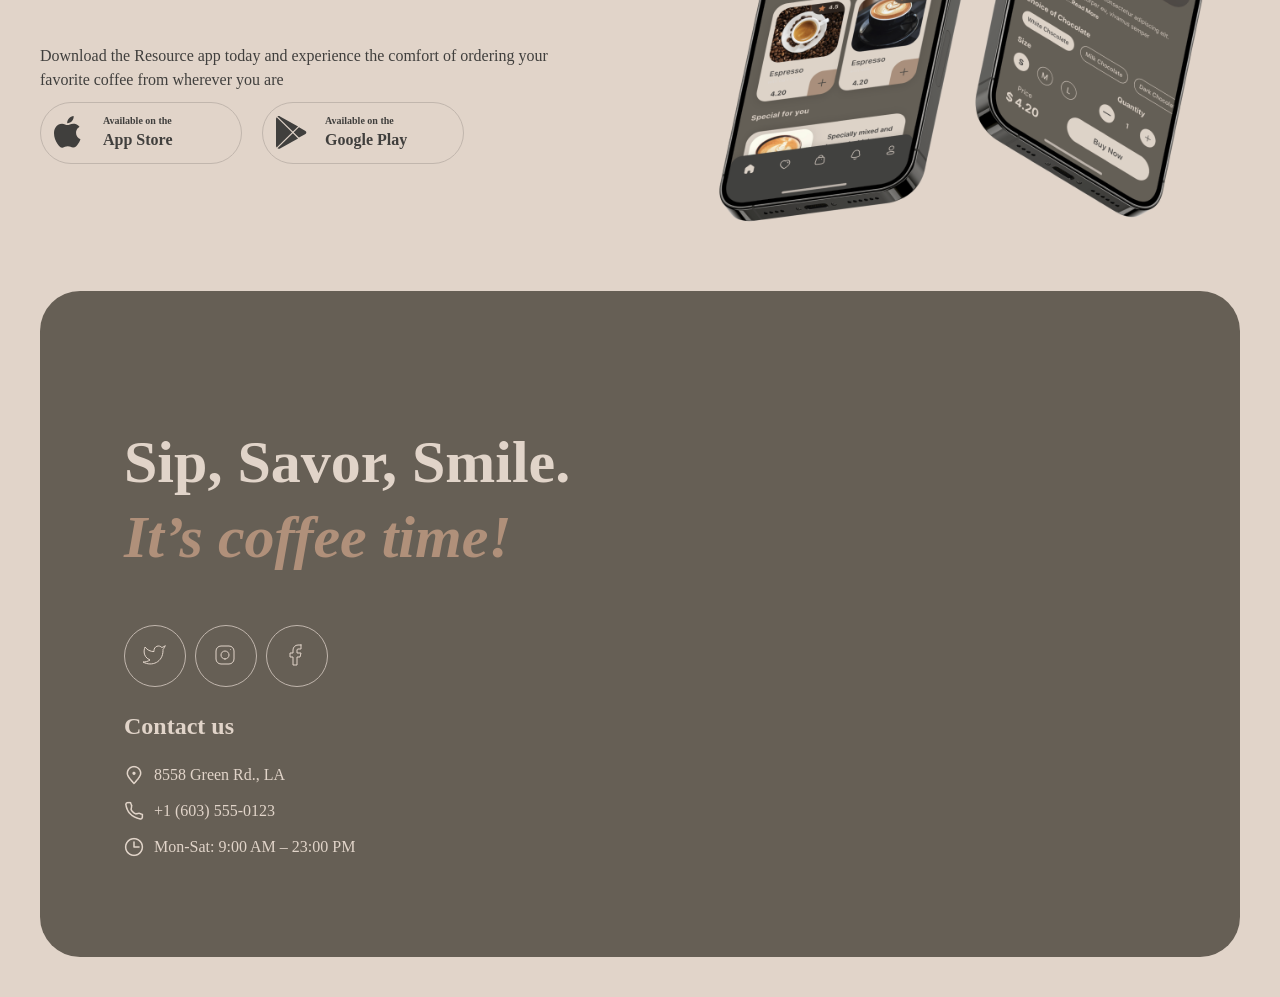
==== commit d46bb5da: "fix: fix slider on main page" ====
--- a/index.html
+++ b/index.html
@@ -20,7 +20,7 @@
         
     </head>
 
-    <body  onresize="resize()">
+    <body onresize="resize()">
         <header>
             <div class="flexbox main-menu">
                 <a href="./index.html"><img src="images/logo.png" id="logo" alt="logo"></a>
@@ -85,9 +85,9 @@
                             
                             <div id="2" class="slide">
                                 <img src="images/slider/3.png" alt="slide">
-                                <h3>S’mores Frappuccino 22</h3>
-                                <p class="medium">This new drink takes an espresso and mixes it with brown sugar and cinnamon before being topped with oat milk.</p>
-                                <h3>$5.50</h3>
+                                <h3>Ice coffee</h3>
+                                <p class="medium">A popular summer drink that tones and invigorates. Prepared from coffee, milk and ice.</p>
+                                <h3>$4.50</h3>
                             </div>
                             <div id="0" class="slide">
                                 <img src="images/slider/1.png" alt="slide">
@@ -97,9 +97,9 @@
                             </div>
                             <div id="1" class="slide">
                                 <img src="images/slider/2.png" alt="slide">
-                                <h3>S’mores Frappuccino 22</h3>
-                                <p class="medium">This new drink takes an espresso and mixes it with brown sugar and cinnamon before being topped with oat milk.</p>
-                                <h3>$5.50</h3>
+                                <h3>Caramel Macchiato</h3>
+                                <p class="medium">Fragrant and unique classic espresso with rich caramel-peanut syrup, with cream under whipped thick foam.</p>
+                                <h3>$5.00</h3>
                             </div>
                             
                         </div>
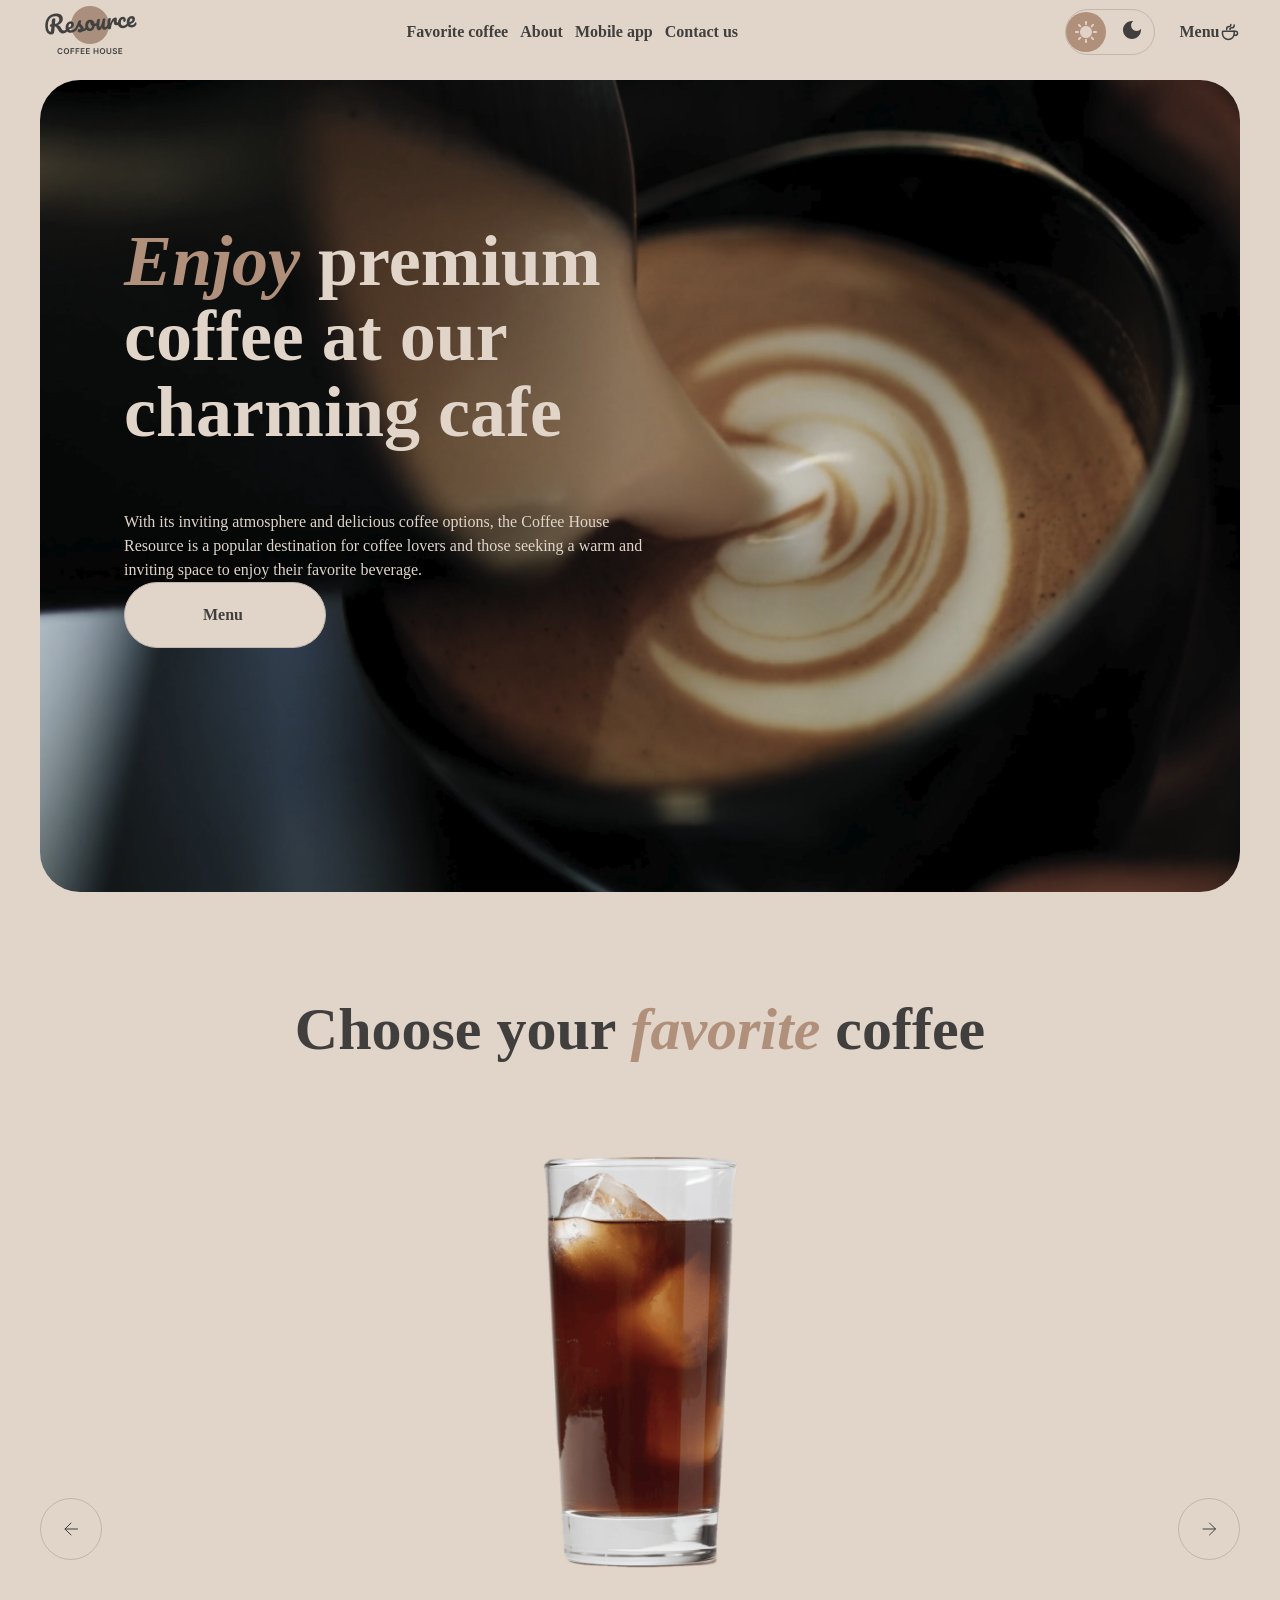
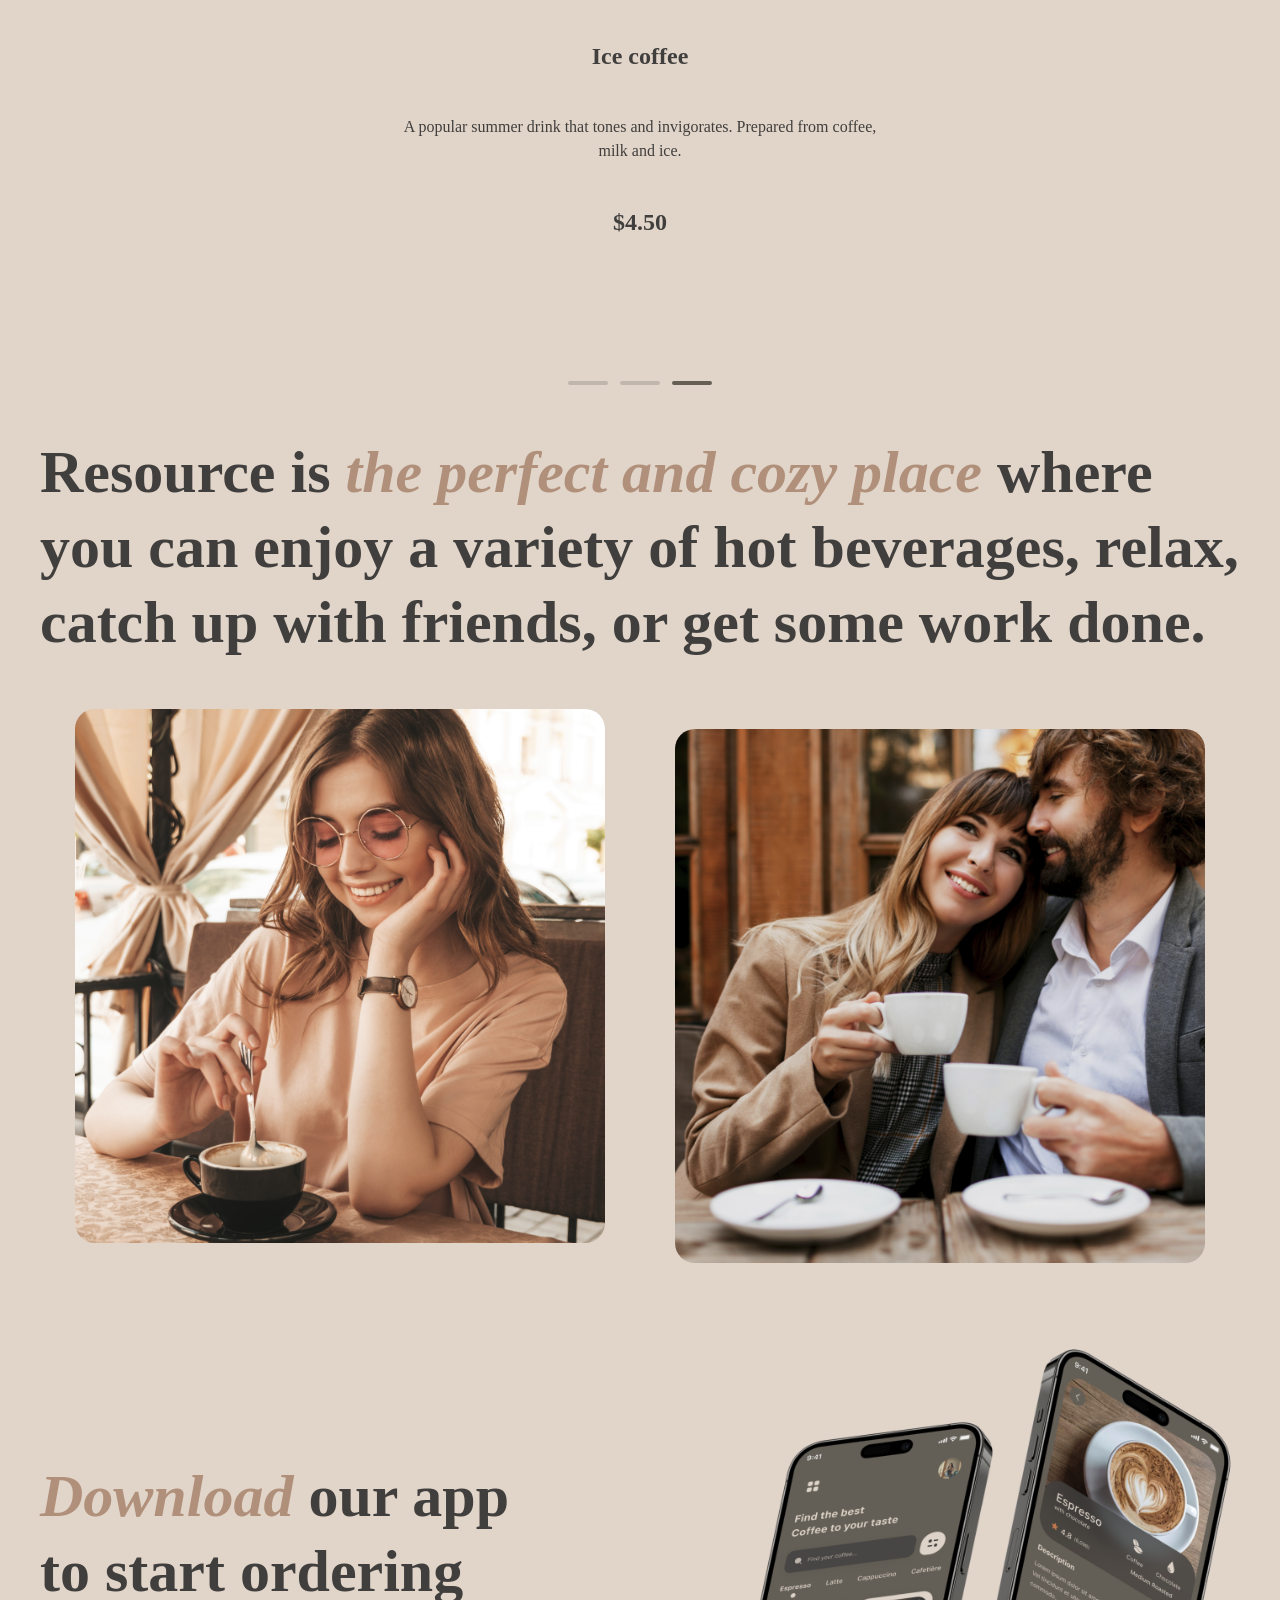
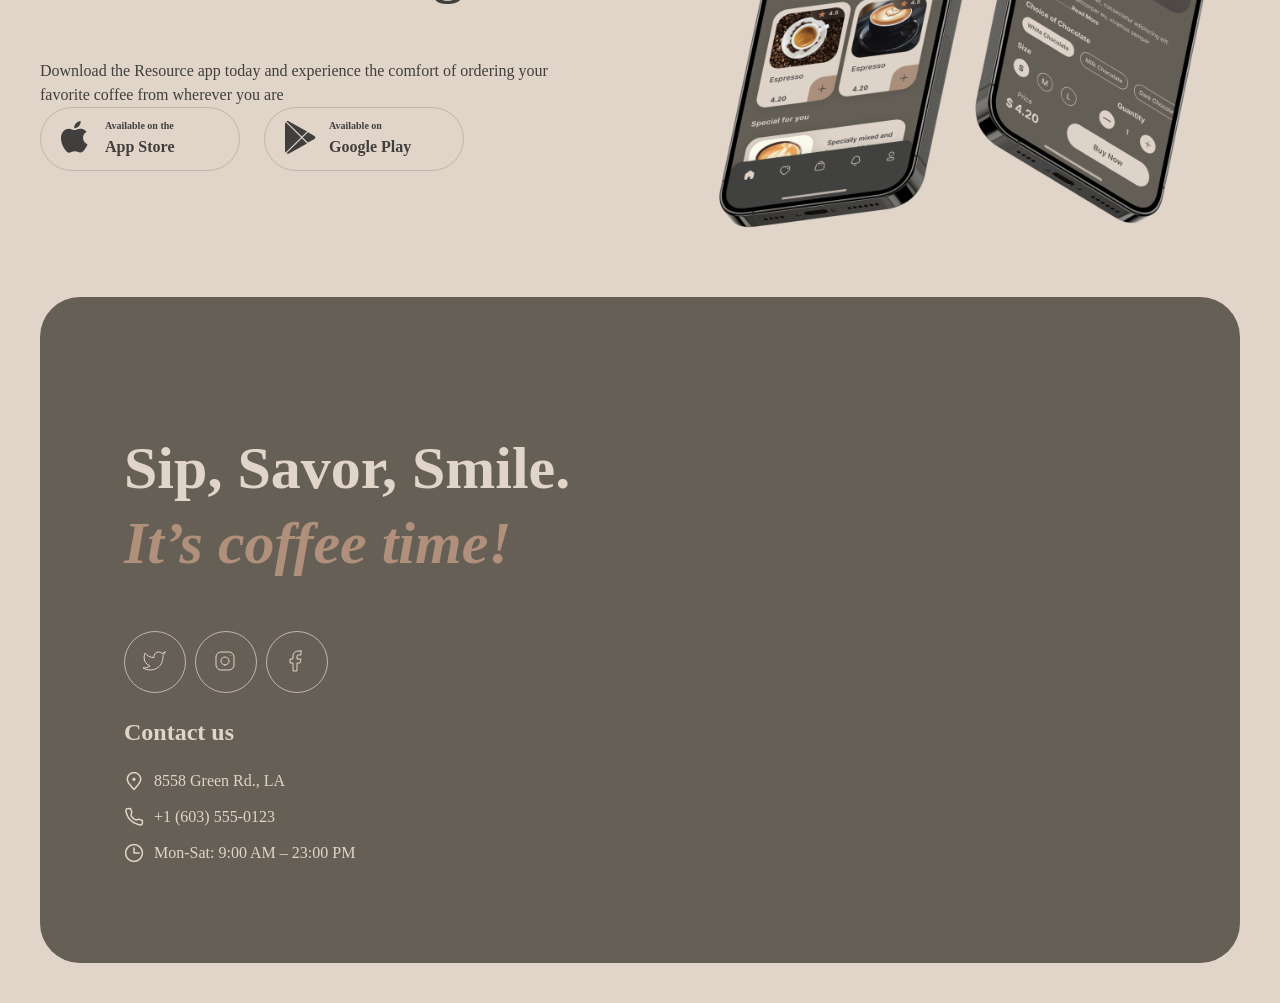
==== commit 407518f0: "fix: fix styles" ====
--- a/index.html
+++ b/index.html
@@ -54,7 +54,7 @@
                         <li class="burger-link link"><a href="#contact">Contact us</a></li>
                     </ul>
                 </nav>
-                <a href="./menu.html" class="burger-link"><div class="coffee-menu"><p class="link">Menu</p><img src="images/icons/coffee-cup.svg" alt="icon"></div></a>
+                <a href="./menu.html" class="burger-link"><div class="coffee-menu"><p class="link">Menu</p><img class="icon" src="images/icons/coffee-cup.svg" alt="icon"></div></a>
             </div>
         </div>
         <main>
@@ -66,7 +66,7 @@
                         <div class="menubutton flexbox">
                             <p class="link">Menu</p>
                             <div class="show">
-                                <img src="images/icons/coffee-cup.svg" alt="icon">
+                                <img class="icon" src="images/icons/coffee-cup.svg" alt="icon">
                             </div>
                             
                         </div>
@@ -78,8 +78,8 @@
                 <h2>Choose your <span class="accent">favorite</span> coffee</h2>
                 <div id="slider">
                     <div class="slider flexbox">
-                        <div class="roundbutton hide" onclick="changeSlide(-1)">
-                            <img src="images/icons/arrow-left.svg" alt="icon">
+                        <div class="button-slider" onclick="changeSlide(-1)">
+                            <img class="icon" src="images/icons/arrow-left.svg" alt="icon">
                         </div>
                         <div id="slide-window" class="slides" onscrollend="scrollSlides()">
                             
@@ -103,8 +103,8 @@
                             </div>
                             
                         </div>
-                        <div class="roundbutton hide" onclick="changeSlide(1)">
-                            <img src="images/icons/arrow-right.svg" alt="icon">
+                        <div class="button-slider" onclick="changeSlide(1)">
+                            <img class="icon" src="images/icons/arrow-right.svg" alt="icon">
                         </div>       
                     </div>
                     <div id="controls">
@@ -133,17 +133,17 @@
                     <h2><span class="accent">Download</span> our app to start ordering</h2>
                     <p class="medium">Download the Resource app today and experience the comfort of ordering your favorite coffee from wherever you are</p>
                     <div class="market flexbox">
-                        <div class="marketbutton">
-                            <div class="button-icon"><img src="images/icons/apple.svg" alt="icon"></div>
+                        <div class="button-store">
+                            <div class="button-icon"><img class="icon" src="images/icons/apple.svg" alt="icon"></div>
                             <div class="button-content">
                                 <p class="caption">Available on the</p>
                                 <p class="link">App Store</p>
                             </div> 
                         </div>
-                        <div class="marketbutton">
-                            <div class="button-icon"><img src="images/icons/google.svg" alt="icon"></div>
+                        <div class="button-store">
+                            <div class="button-icon"><img class="icon" src="images/icons/google.svg" alt="icon"></div>
                             <div class="button-content">
-                                <p class="caption">Available on the</p>
+                                <p class="caption">Available on</p>
                                 <p class="link">Google Play</p>
                             </div>
                         </div>
--- a/styles/common.css
+++ b/styles/common.css
@@ -66,7 +66,9 @@
    left: 40px; 
    width: 530px;
 }
-
+p{
+  margin: 0;
+}
 a {
     text-decoration: none;
     transition: all 0.5s;
@@ -119,6 +121,10 @@
   overflow: hidden;
 }
 
+.icon {
+  filter: var(--icon-color);
+}
+
 @media screen and (max-width: 1327px){
   .crop{
     display: none;
@@ -158,8 +164,12 @@
     transition: all 1s linear;
   }
 
-  .crop, .hide, #header-menu, .hide-item{
-    display: none;
+  .crop, .hide, #header-menu, .hidden-card{
+    display: none;
+  }
+
+  .hidden-card.showed{
+    display: block;
   }
   .hidden {
     display: block;
@@ -170,10 +180,6 @@
   }
   #bmenu-icon {
     display: flex !important;
-  }
-
-  .slide{
-    width: 90%;
   }
 }
 
@@ -186,6 +192,9 @@
   }
   .modal-description{
     width: 100% !important;
+  }
+  .button-slider{
+    display: none !important;
   }
 
 }
--- a/styles/header.css
+++ b/styles/header.css
@@ -61,7 +61,7 @@
     width: 86%;
     height: 644px;
     margin-bottom: 100px;
-    background: url('../images/img-hero.png'), #E1D4C9;
+    background: url('../images/img-hero.png');
     background-position: center;
     background-size: cover;
     border-radius: 40px;
@@ -117,7 +117,9 @@
     overflow: hidden;
     transition: 0.5s;
 }
-
+#burger{
+    filter:var(--burger-color);
+}
 .burger-menu{
   display: flex;
 
--- a/styles/style-light.css
+++ b/styles/style-light.css
@@ -7,6 +7,9 @@
   --border-inv-color: #665F55;
   --primary-color: #403F3D;
   --inv-color: #E1D4C9;
+  --icon-color: none;
+  --icon-hover-color: brightness(0) saturate(100%) invert(94%) sepia(11%) saturate(443%) hue-rotate(325deg) brightness(93%) contrast(88%);
+  --burger-color: none;
 }
 
 
@@ -19,6 +22,8 @@
   --border-inv-color: #C1B6AD;
   --primary-color: #E1D4C9;
   --inv-color: #E1D4C9;
+  --icon-color: var(--icon-hover-color);
+  --burger-color: brightness(0) saturate(100%) invert(77%) sepia(12%) saturate(229%) hue-rotate(345deg) brightness(94%) contrast(92%);
 }
 
 .nav-item::after, #header-menu::after{
--- a/styles/slider.css
+++ b/styles/slider.css
@@ -12,11 +12,11 @@
     flex-wrap: wrap;
     position: relative;
     width: 100%;
+    gap:40px;
 
 }
 .slides{
-    width: 530px;
-    max-width: 60%;
+    width: 480px;
     margin: 0 auto;
     margin-bottom: 40px;
     display: flex;
@@ -28,14 +28,24 @@
 }
 
 .slide {
-    width: 530px;
-    max-width: 60%;
+    width: 480px;
     margin: 0 auto;
     margin-bottom: 40px;
     scroll-snap-align: start;
     flex: 1 1 auto;
     min-width: 100%;
+    display: flex;
+    flex-direction: column;
+    gap: 20px;
 }
+
+.slide div{
+    display: flex;
+    flex-direction: column;
+    gap:16px;
+}
+
+
 #favorite {
     text-align: center;
 }
@@ -78,4 +88,24 @@
 ::-webkit-scrollbar {
     width: 0px;
     background: transparent;
-} +} 
+
+.button-slider{
+    display: flex;
+    justify-content: center;
+    align-items: center;
+    width: 60px;
+    height: 60px;
+    border: 1px solid var(--border-color);
+    background-color: var(--page-color);
+    border-radius: 100px;
+}
+
+.button-slider:hover {
+    border: none;
+    background-color: var(--container-color);
+}
+
+.button-slider:hover .icon{
+    filter: var(--icon-hover-color);
+}
--- a/styles/mobile.css
+++ b/styles/mobile.css
@@ -5,7 +5,6 @@
 .button-icon {
     width: 36px;
     height: 36px;
-    padding: 13px;
 }
 
 .button-icon img{
@@ -14,16 +13,39 @@
 
 .button-content {
     height: 40px;
+    display: flex;
+    flex-direction: column;
+    gap: 2px;
 }
 
 #mobile .block{
     max-width: 630px;
 }
 
-p {
-    margin:auto;
+.mob img{
+    width: 100%;
 }
 
-.mob img{
-    width: 100%;
+.button-store{
+    width:200px;
+    height:64px;
+    display: flex;
+    box-sizing: border-box;
+    padding: 12px 20px;
+    gap: 8px;
+    border: 1px solid var(--border-color);
+    border-radius: 100px;
+    justify-content: flex-start;
+    align-items: center;
+    color: var(--primary-color);
+}
+
+.button-store:hover{
+    background-color: var(--container-color);
+    border: none;
+    color: var(--inv-color);
+}
+
+.button-store:hover .icon{
+    filter: var(--icon-hover-color);
 }
